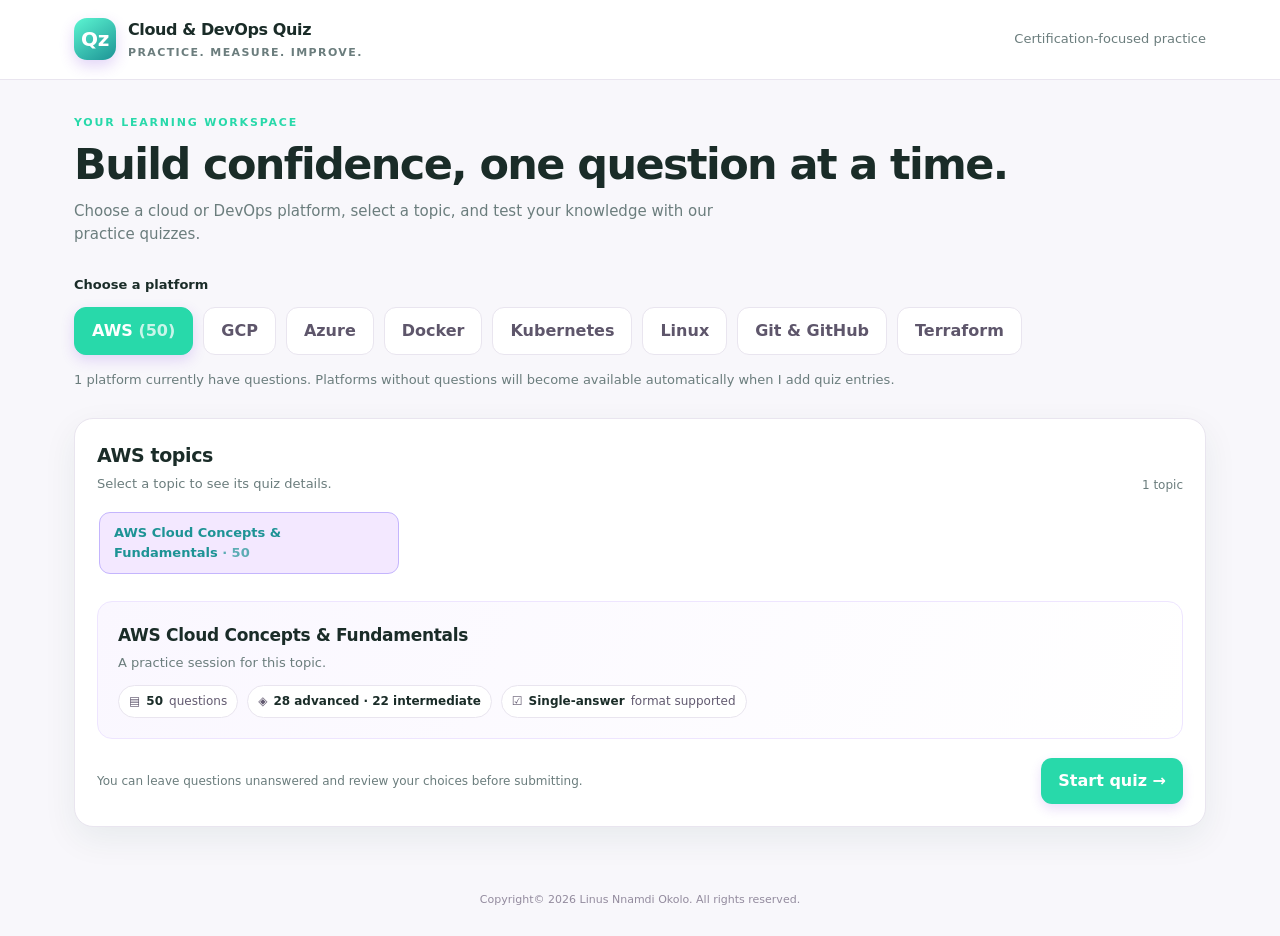
==== cloud_devops_quiz.html @ 5b548058 "AWS Cloud Concept quiz added" ====
<!DOCTYPE html>
<html lang="en">

<head>
  <meta charset="UTF-8">
  <meta name="viewport" content="width=device-width, initial-scale=1.0">
  <meta name="theme-color" content="#6d28d9">
  <title>Cloud & DevOps Quiz</title>
  <link rel="icon" href="images/earndee.png" type="image/png">
  <style>
    :root {
      --purple: #28d9aa;
      --purple-dark: #1d9395;
      --purple-light: #f3e8ff;
      --purple-mid: #5cf6d2;
      --ink: #1a2c28;
      --muted: #6b7d7d;
      --line: #e9e5ef;
      --surface: #ffffff;
      --page: #f8f7fb;
      --green: #451580;
      --green-bg: #dcfce7;
      --red: #b91c1c;
      --red-bg: #fee2e2;
      --shadow: 0 12px 34px rgba(20, 70, 63, 0.07);
    }

    * {
      box-sizing: border-box;
    }

    body {
      margin: 0;
      background: var(--page);
      color: var(--ink);
      font-family: Inter, ui-sans-serif, system-ui, -apple-system, BlinkMacSystemFont, "Segoe UI", sans-serif;
      line-height: 1.55;
    }

    button {
      font: inherit;
      cursor: pointer;
    }

    button:focus-visible {
      outline: 3px solid #c4b5fd;
      outline-offset: 3px;
    }

    .topbar {
      background: #fff;
      border-bottom: 1px solid var(--line);
    }

    .topbar-inner {
      max-width: 1180px;
      margin: auto;
      padding: 18px 24px;
      display: flex;
      align-items: center;
      justify-content: space-between;
      gap: 20px;
    }

    .brand {
      display: flex;
      align-items: center;
      gap: 12px;
      font-weight: 800;
      letter-spacing: -.4px;
    }

    .brand-mark {
      width: 42px;
      height: 42px;
      border-radius: 13px;
      background: linear-gradient(145deg, var(--purple-mid), var(--purple-dark));
      color: white;
      display: grid;
      place-items: center;
      font-size: 20px;
      box-shadow: 0 6px 15px #6d28d933;
    }

    .brand small {
      display: block;
      color: var(--muted);
      font-size: 11px;
      font-weight: 600;
      letter-spacing: 1.4px;
      text-transform: uppercase;
      margin-top: 1px;
    }

    .top-label {
      color: var(--muted);
      font-size: 13px;
    }

    main {
      max-width: 1180px;
      margin: auto;
      padding: 34px 24px 64px;
    }

    .eyebrow {
      color: var(--purple);
      text-transform: uppercase;
      font-weight: 800;
      font-size: 11px;
      letter-spacing: 1.8px;
      margin-bottom: 9px;
    }

    h1 {
      font-size: clamp(30px, 4vw, 43px);
      line-height: 1.12;
      letter-spacing: -1.6px;
      margin: 0 0 12px;
    }

    .intro {
      color: var(--muted);
      max-width: 660px;
      margin: 0;
      font-size: 15px;
    }

    .section-label {
      font-size: 13px;
      font-weight: 800;
      margin: 28px 0 12px;
    }

    .provider-list {
      display: flex;
      flex-wrap: wrap;
      gap: 10px;
    }

    .provider-btn {
      border: 1px solid var(--line);
      color: #5e566b;
      background: white;
      border-radius: 12px;
      padding: 11px 17px;
      font-weight: 750;
      transition: .18s ease;
    }

    .provider-btn:hover {
      border-color: #c4b5fd;
      color: var(--purple);
    }

    .provider-btn.active {
      background: var(--purple);
      color: white;
      border-color: var(--purple);
      box-shadow: 0 5px 14px #6d28d92b;
    }

    .empty-note {
      margin-top: 15px;
      color: var(--muted);
      font-size: 13px;
    }

    .panel {
      background: var(--surface);
      border: 1px solid var(--line);
      border-radius: 19px;
      box-shadow: var(--shadow);
    }

    .topics-panel {
      margin-top: 27px;
      padding: 22px;
    }

    .panel-heading {
      display: flex;
      align-items: end;
      justify-content: space-between;
      gap: 16px;
      margin-bottom: 16px;
    }

    h2 {
      margin: 0;
      font-size: 19px;
      letter-spacing: -.4px;
    }

    .subtext {
      color: var(--muted);
      font-size: 13px;
      margin-top: 4px;
    }

    .topic-count {
      color: var(--muted);
      font-size: 12px;
      white-space: nowrap;
    }

    .topic-row {
      display: flex;
      gap: 9px;
      overflow-x: auto;
      padding: 2px 2px 10px;
      scrollbar-width: thin;
      scrollbar-color: #d8c8f7 transparent;
    }

    .topic-btn {
      flex: 0 0 auto;
      max-width: 300px;
      border: 1px solid var(--line);
      border-radius: 11px;
      background: #fff;
      color: #5f566d;
      padding: 10px 14px;
      font-size: 13px;
      font-weight: 700;
      text-align: left;
    }

    .topic-btn.active {
      color: var(--purple-dark);
      background: var(--purple-light);
      border-color: #c4b5fd;
    }

    .topic-detail {
      margin-top: 17px;
      padding: 20px;
      border-radius: 15px;
      background: linear-gradient(115deg, #faf7ff, #fff);
      border: 1px solid #eee5ff;
    }

    .topic-detail h3 {
      margin: 0;
      font-size: 17px;
      letter-spacing: -.3px;
    }

    .detail-meta {
      display: flex;
      flex-wrap: wrap;
      gap: 9px;
      margin-top: 12px;
    }

    .meta-pill {
      display: inline-flex;
      align-items: center;
      gap: 6px;
      background: white;
      border: 1px solid var(--line);
      border-radius: 999px;
      padding: 6px 10px;
      font-size: 12px;
      color: #625a70;
    }

    .meta-pill strong {
      color: var(--ink);
    }

    .primary,
    .secondary,
    .danger {
      border: 0;
      border-radius: 11px;
      padding: 11px 17px;
      font-weight: 750;
      transition: .18s ease;
    }

    .primary {
      background: var(--purple);
      color: white;
      box-shadow: 0 5px 12px #6d28d926;
    }

    .primary:hover {
      background: var(--purple-dark);
      transform: translateY(-1px);
    }

    .secondary {
      background: white;
      color: #51485f;
      border: 1px solid var(--line);
    }

    .secondary:hover {
      border-color: #bba4f5;
      color: var(--purple);
    }

    .danger {
      background: var(--red-bg);
      color: var(--red);
    }

    .start-row {
      display: flex;
      justify-content: space-between;
      align-items: center;
      gap: 16px;
      margin-top: 19px;
    }

    .start-hint {
      color: var(--muted);
      font-size: 12px;
    }

    .quiz-area {
      display: none;
      margin-top: 27px;
    }

    .quiz-head {
      padding: 20px 22px;
      display: flex;
      align-items: center;
      justify-content: space-between;
      gap: 16px;
    }

    .quiz-head-title {
      font-size: 14px;
      font-weight: 800;
    }

    .quiz-progress-label {
      font-size: 12px;
      color: var(--muted);
      white-space: nowrap;
    }

    .progress-track {
      height: 6px;
      background: #eeeaf4;
      border-radius: 99px;
      overflow: hidden;
      margin: 0 22px 20px;
    }

    .progress-fill {
      height: 100%;
      width: 0;
      background: linear-gradient(90deg, var(--purple), #a78bfa);
      border-radius: inherit;
      transition: width .2s;
    }

    .question-card {
      padding: 27px;
    }

    .question-kicker {
      display: flex;
      align-items: center;
      gap: 8px;
      color: var(--purple);
      font-size: 12px;
      font-weight: 800;
      text-transform: uppercase;
      letter-spacing: .8px;
      margin-bottom: 12px;
    }

    .difficulty {
      display: inline-block;
      padding: 4px 9px;
      border-radius: 999px;
      background: #fff7ed;
      color: #9a3412;
      font-size: 11px;
      font-weight: 800;
      text-transform: capitalize;
      letter-spacing: 0;
    }

    .question-text {
      font-size: clamp(18px, 2.5vw, 22px);
      font-weight: 750;
      line-height: 1.48;
      letter-spacing: -.35px;
      margin: 0 0 22px;
    }

    .options {
      display: grid;
      gap: 11px;
    }

    .option {
      width: 100%;
      display: flex;
      align-items: flex-start;
      gap: 12px;
      padding: 14px 15px;
      border: 1px solid var(--line);
      border-radius: 12px;
      background: white;
      color: #393143;
      text-align: left;
      transition: .15s;
    }

    .option:hover {
      border-color: #c4b5fd;
      background: #fdfbff;
    }

    .option.selected {
      border-color: var(--purple);
      background: #f7f1ff;
      box-shadow: inset 0 0 0 1px var(--purple);
    }

    .option-letter {
      flex: 0 0 27px;
      height: 27px;
      border-radius: 8px;
      background: #f3f0f7;
      color: #655a75;
      display: grid;
      place-items: center;
      font-size: 12px;
      font-weight: 850;
    }

    .option.selected .option-letter {
      background: var(--purple);
      color: white;
    }

    .option-text {
      padding-top: 2px;
      font-size: 14px;
    }

    .quiz-nav {
      display: flex;
      justify-content: space-between;
      align-items: center;
      gap: 12px;
      margin-top: 24px;
    }

    .nav-right {
      display: flex;
      gap: 9px;
    }

    .unanswered-note {
      color: var(--muted);
      font-size: 12px;
    }

    .preview-area,
    .result-area {
      display: none;
      margin-top: 27px;
    }

    .preview-top,
    .result-top {
      padding: 25px;
    }

    .preview-list {
      padding: 0 25px 25px;
      display: grid;
      gap: 11px;
    }

    .preview-item {
      border: 1px solid var(--line);
      border-radius: 12px;
      padding: 15px;
      display: flex;
      align-items: flex-start;
      justify-content: space-between;
      gap: 14px;
    }

    .preview-item p {
      margin: 4px 0 0;
      font-size: 13px;
      color: var(--muted);
    }

    .preview-number {
      color: var(--purple);
      font-size: 12px;
      font-weight: 850;
    }

    .answer-status {
      white-space: nowrap;
      border-radius: 999px;
      padding: 5px 9px;
      font-size: 11px;
      font-weight: 800;
    }

    .answered {
      color: var(--green);
      background: var(--green-bg);
    }

    .not-answered {
      color: #92400e;
      background: #fef3c7;
    }

    .preview-actions {
      padding: 0 25px 25px;
      display: flex;
      justify-content: space-between;
      gap: 12px;
    }

    .result-top {
      text-align: center;
    }

    .score-circle {
      width: 120px;
      height: 120px;
      margin: 18px auto 12px;
      border: 8px solid var(--purple-light);
      border-top-color: var(--purple);
      border-right-color: var(--purple-mid);
      border-radius: 50%;
      display: grid;
      place-items: center;
    }

    .score-circle strong {
      font-size: 29px;
      letter-spacing: -1px;
    }

    .score-circle span {
      display: block;
      font-size: 11px;
      color: var(--muted);
      margin-top: -25px;
    }

    .result-stats {
      display: grid;
      grid-template-columns: repeat(3, 1fr);
      gap: 12px;
      margin-top: 25px;
      text-align: left;
    }

    .stat {
      background: #faf9fc;
      border: 1px solid var(--line);
      border-radius: 13px;
      padding: 15px;
    }

    .stat-label {
      color: var(--muted);
      font-size: 11px;
      font-weight: 700;
    }

    .stat-value {
      font-size: 20px;
      font-weight: 850;
      letter-spacing: -.5px;
      margin-top: 4px;
    }

    .review-head {
      padding: 23px 25px 0;
    }

    .review-list {
      padding: 18px 25px 25px;
      display: grid;
      gap: 13px;
    }

    .review-item {
      border: 1px solid var(--line);
      border-radius: 13px;
      padding: 17px;
    }

    .review-item.correct {
      border-left: 4px solid var(--green);
    }

    .review-item.incorrect {
      border-left: 4px solid var(--red);
    }

    .review-q {
      font-size: 14px;
      font-weight: 800;
      margin-bottom: 12px;
    }

    .review-line {
      font-size: 13px;
      margin: 6px 0;
    }

    .review-line strong {
      color: #43394f;
    }

    .review-explanation {
      color: var(--muted);
      background: #faf9fc;
      padding: 11px 12px;
      border-radius: 9px;
      font-size: 12px;
      margin-top: 11px;
    }

    .result-actions {
      display: flex;
      justify-content: center;
      gap: 10px;
      margin: 20px 0 0;
      flex-wrap: wrap;
    }

    .hidden {
      display: none !important;
    }

    footer {
      max-width: 1180px;
      margin: 0 auto;
      padding: 0 24px 28px;
      color: #938b9e;
      font-size: 11px;
      text-align: center;
    }

    @media (max-width: 640px) {
      .topbar-inner {
        padding: 14px 17px;
      }

      main {
        padding: 26px 15px 45px;
      }

      .top-label {
        display: none;
      }

      .topics-panel {
        padding: 16px;
      }

      .panel-heading {
        align-items: flex-start;
        flex-direction: column;
        gap: 4px;
      }

      .question-card {
        padding: 20px 16px;
      }

      .quiz-head {
        padding: 17px 16px;
      }

      .progress-track {
        margin-left: 16px;
        margin-right: 16px;
      }

      .result-stats {
        grid-template-columns: 1fr;
      }

      .preview-top,
      .result-top {
        padding: 20px 16px;
      }

      .preview-list,
      .review-list {
        padding-left: 16px;
        padding-right: 16px;
      }

      .preview-actions {
        padding-left: 16px;
        padding-right: 16px;
      }

      .start-row {
        align-items: flex-start;
        flex-direction: column;
      }

      .start-row .primary {
        width: 100%;
      }

      .quiz-nav {
        align-items: stretch;
        flex-direction: column;
      }

      .nav-right {
        justify-content: flex-end;
      }
    }
  </style>
</head>

<body>
  <header class="topbar">
    <div class="topbar-inner">
      <div class="brand">
        <div class="brand-mark" aria-hidden="true">Qz</div>
        <div>Cloud & DevOps Quiz<small>Practice. Measure. Improve.</small></div>
      </div>
      <div class="top-label">Certification-focused practice</div>
    </div>
  </header>

  <main>
    <section id="libraryView">
      <div class="eyebrow">Your learning workspace</div>
      <h1>Build confidence, one question at a time.</h1>
      <p class="intro">
        Choose a cloud or DevOps platform, select a topic, and test your knowledge with our practice quizzes.
      </p>

      <div class="section-label">Choose a platform</div>
      <div class="provider-list" id="providerList" aria-label="Quiz platforms"></div>
      <div id="platformNote" class="empty-note"></div>

      <section class="panel topics-panel" id="topicsPanel">
        <div class="panel-heading">
          <div>
            <h2 id="topicsHeading">AWS topics</h2>
            <div class="subtext">Select a topic to see its quiz details.</div>
          </div>
          <div class="topic-count" id="topicCount"></div>
        </div>
        <div class="topic-row" id="topicRow" aria-label="Scrollable quiz topics"></div>
        <div class="topic-detail" id="topicDetail"></div>
        <div class="start-row">
          <div class="start-hint">You can leave questions unanswered and review your choices before submitting.</div>
          <button class="primary" id="startButton">Start quiz&nbsp; →</button>
        </div>
      </section>
    </section>

    <section class="quiz-area" id="quizArea">
      <div class="panel">
        <div class="quiz-head">
          <div>
            <div class="quiz-head-title" id="quizTopicTitle"></div>
            <div class="subtext" id="quizPlatformTitle"></div>
          </div>
          <div class="quiz-progress-label" id="progressLabel"></div>
        </div>
        <div class="progress-track">
          <div class="progress-fill" id="progressFill"></div>
        </div>
        <div class="question-card">
          <div class="question-kicker"><span id="questionNumberLabel"></span><span class="difficulty"
              id="questionDifficulty"></span></div>
          <h2 class="question-text" id="questionText"></h2>
          <div class="options" id="optionsList"></div>
          <div class="quiz-nav">
            <div class="unanswered-note" id="answerHint">Choose an answer or move on to return later.</div>
            <div class="nav-right">
              <button class="secondary" id="previousButton">← Previous</button>
              <button class="primary" id="nextButton">Next →</button>
            </div>
          </div>
        </div>
      </div>
    </section>

    <section class="preview-area" id="previewArea">
      <div class="panel">
        <div class="preview-top">
          <div class="eyebrow">Before you submit</div>
          <h2>Review your answers</h2>
          <p class="subtext" id="previewSummary"></p>
        </div>
        <div class="preview-list" id="previewList"></div>
        <div class="preview-actions">
          <button class="secondary" id="backToQuizButton">← Back to quiz</button>
          <button class="primary" id="submitButton">Submit quiz&nbsp; ✓</button>
        </div>
      </div>
    </section>

    <section class="result-area" id="resultArea">
      <div class="panel">
        <div class="result-top">
          <div class="eyebrow">Quiz completed</div>
          <h2 id="resultHeading">Your results</h2>
          <div class="score-circle"><strong id="scorePercent">0%</strong></div>
          <div id="scoreCaption" class="subtext"></div>
          <div class="result-stats">
            <div class="stat">
              <div class="stat-label">CORRECT ANSWERS</div>
              <div class="stat-value" id="correctStat"></div>
            </div>
            <div class="stat">
              <div class="stat-label">TIME TAKEN</div>
              <div class="stat-value" id="timeStat"></div>
            </div>
            <div class="stat">
              <div class="stat-label">AVERAGE / QUESTION</div>
              <div class="stat-value" id="averageStat"></div>
            </div>
          </div>
          <div class="result-actions">
            <button class="primary" id="retryButton">Try this topic again</button>
            <button class="secondary" id="homeButton">Back to topics</button>
          </div>
        </div>
        <div class="review-head">
          <h2>Answer review</h2>
          <div class="subtext">Compare your answers with the correct answers and read the explanations.</div>
        </div>
        <div class="review-list" id="reviewList"></div>
      </div>
    </section>
  </main>
  <footer>Copyright© 2026 Linus Nnamdi Okolo. All rights reserved.</footer>

  <script>
    const QUIZ = {
      AWS: [
        {
          "id": "aws_a_0001",
          "topic": "AWS Cloud Concepts & Fundamentals",
          "difficulty": "advanced",
          "type": "single",
          "question":
            "A retailer experiences unpredictable traffic increases during promotional campaigns. The company wants infrastructure capacity to increase during traffic spikes and decrease after demand returns to normal. Which cloud characteristic BEST addresses this requirement?",
          "options": [
            "Resource pooling",
            "Measured service",
            "Elasticity",
            "Network accessibility",
          ],
          "correctAnswer": 2,
          "explanation":
            "Elasticity allows provisioned resources to dynamically increase or decrease as workload demand changes. This helps avoid maintaining peak capacity when it is not required.",
        },
        {
          "id": "aws_a_0002",
          "topic": "AWS Cloud Concepts & Fundamentals",
          "difficulty": "intermediate",
          "type": "single",
          "question":
            "A company wants developers to create compute resources whenever required without submitting hardware procurement requests to the IT department. Which cloud characteristic enables this approach?",
          "options": [
            "On-demand self-service",
            "Resource pooling",
            "Measured consumption",
            "Broad network access",
          ],
          "correctAnswer": 0,
          "explanation":
            "On-demand self-service allows customers to provision computing capabilities when needed without requiring manual intervention from the cloud provider.",
        },
        {
          "id": "aws_a_0003",
          "topic": "AWS Cloud Concepts & Fundamentals",
          "difficulty": "intermediate",
          "type": "single",
          "question":
            "Several organizations consume computing capacity from a large collection of infrastructure operated by AWS while each organization's workloads remain logically separated. Which cloud characteristic does this illustrate?",
          "options": [
            "Measured service",
            "Fault tolerance",
            "Broad network access",
            "Resource pooling",
          ],
          "correctAnswer": 3,
          "explanation":
            "Resource pooling allows a cloud provider to serve multiple customers using shared pools of computing resources while maintaining logical isolation between customers.",
        },
        {
          "id": "aws_a_0004",
          "topic": "AWS Cloud Concepts & Fundamentals",
          "difficulty": "intermediate",
          "type": "single",
          "question":
            "An organization wants employees to provision cloud resources through standard network connections from different supported devices and locations. Which cloud characteristic is MOST relevant?",
          "options": [
            "Measured consumption",
            "Broad network access",
            "Resource pooling",
            "Rapid elasticity",
          ],
          "correctAnswer": 1,
          "explanation":
            "Broad network access means cloud capabilities are available over networks and can be accessed using standard mechanisms from supported client platforms.",
        },
        {
          "id": "aws_a_0005",
          "topic": "AWS Cloud Concepts & Fundamentals",
          "difficulty": "intermediate",
          "type": "single",
          "question":
            "A finance team needs usage information so that different departments can be charged according to the cloud resources they consume. Which cloud characteristic MOST directly supports this requirement?",
          "options": [
            "Resource pooling",
            "Broad network access",
            "Measured service",
            "On-demand provisioning",
          ],
          "correctAnswer": 2,
          "explanation":
            "Measured service enables resource consumption to be monitored, measured, and reported. This supports usage-based billing and internal cost allocation.",
        },
        {
          "id": "aws_a_0006",
          "topic": "AWS Cloud Concepts & Fundamentals",
          "difficulty": "intermediate",
          "type": "single",
          "question":
            "A company purchases servers, storage arrays, and networking equipment before launching a new application. How should these infrastructure purchases generally be classified?",
          "options": [
            "Capital expenditure",
            "Operational expenditure",
            "Variable consumption",
            "Usage-based expenditure",
          ],
          "correctAnswer": 0,
          "explanation":
            "Purchasing long-lived infrastructure assets upfront is generally considered capital expenditure because the organization acquires assets expected to provide value over time.",
        },
        {
          "id": "aws_a_0007",
          "topic": "AWS Cloud Concepts & Fundamentals",
          "difficulty": "intermediate",
          "type": "single",
          "question":
            "A startup replaces most of its purchased server infrastructure with AWS resources and receives recurring charges based largely on consumption. Which financial change has the company made?",
          "options": [
            "OpEx to fixed assets",
            "CapEx to operational spending",
            "Variable costs to capital assets",
            "Usage charges to depreciation",
          ],
          "correctAnswer": 1,
          "explanation":
            "Using cloud resources can shift infrastructure spending away from large upfront capital purchases toward ongoing operational expenses based on consumption.",
        },
        {
          "id": "aws_a_0008",
          "topic": "AWS Cloud Concepts & Fundamentals",
          "difficulty": "advanced",
          "type": "single",
          "question":
            "An application currently runs on one large EC2 instance. The architecture team replaces it with several smaller instances that can process requests concurrently. Which approach has been adopted?",
          "options": [
            "Vertical scaling",
            "Capacity reservation",
            "Resource pooling",
            "Horizontal scaling",
          ],
          "correctAnswer": 3,
          "explanation":
            "Horizontal scaling changes capacity by adding or removing separate resources or instances rather than increasing the capacity of a single resource.",
        },
        {
          "id": "aws_a_0009",
          "topic": "AWS Cloud Concepts & Fundamentals",
          "difficulty": "intermediate",
          "type": "single",
          "question":
            "An administrator replaces an EC2 instance with another instance type that provides more CPU and memory. Which scaling technique is being used?",
          "options": [
            "Vertical scaling",
            "Horizontal scaling",
            "Elastic scaling",
            "Geographic scaling",
          ],
          "correctAnswer": 0,
          "explanation":
            "Vertical scaling increases or decreases the capacity of an individual resource, such as changing an EC2 instance to a larger instance type.",
        },
        {
          "id": "aws_a_0010",
          "topic": "AWS Cloud Concepts & Fundamentals",
          "difficulty": "advanced",
          "type": "single",
          "question":
            "A workload automatically adds compute instances when utilization rises and removes unnecessary instances after utilization falls. Which concept is MOST completely demonstrated?",
          "options": [
            "High availability",
            "Resource pooling",
            "Elasticity",
            "Disaster recovery",
          ],
          "correctAnswer": 2,
          "explanation":
            "Elasticity dynamically matches provisioned resources to changing workload demand. Automated scaling in both directions is a common implementation of this concept.",
        },
        {
          "id": "aws_a_0011",
          "topic": "AWS Cloud Concepts & Fundamentals",
          "difficulty": "advanced",
          "type": "single",
          "question":
            "A business application is deployed across multiple independent infrastructure locations so that service can be restored quickly when one location experiences a failure. Which design objective is primarily being addressed?",
          "options": [
            "Cost optimization",
            "High availability",
            "Resource pooling",
            "Measured service",
          ],
          "correctAnswer": 1,
          "explanation":
            "High availability focuses on maximizing service uptime by reducing single points of failure and enabling service to recover quickly from component failures.",
        },
        {
          "id": "aws_a_0012",
          "topic": "AWS Cloud Concepts & Fundamentals",
          "difficulty": "advanced",
          "type": "single",
          "question":
            "A transaction-processing platform continues processing requests without service interruption even after one of its active components fails. Which characteristic BEST describes this architecture?",
          "options": [
            "High scalability",
            "Disaster recovery",
            "Rapid elasticity",
            "Fault tolerance",
          ],
          "correctAnswer": 3,
          "explanation":
            "Fault tolerance is the ability of a system to continue operating despite the failure of one or more components.",
        },
        {
          "id": "aws_a_0013",
          "topic": "AWS Cloud Concepts & Fundamentals",
          "difficulty": "advanced",
          "type": "single",
          "question":
            "A company's primary environment becomes unavailable after a major disruptive event. The company activates procedures to restore applications, recover data, and resume business operations. Which discipline does this represent?",
          "options": [
            "Disaster recovery",
            "Fault isolation",
            "Elastic computing",
            "Capacity planning",
          ],
          "correctAnswer": 0,
          "explanation":
            "Disaster recovery focuses on restoring systems, data, and business operations after significant disruptive events.",
        },
        {
          "id": "aws_a_0014",
          "topic": "AWS Cloud Concepts & Fundamentals",
          "difficulty": "intermediate",
          "type": "single",
          "question":
            "A development team creates temporary environments in minutes, tests several designs, and removes unsuccessful environments without purchasing hardware. Which cloud benefit is MOST directly demonstrated?",
          "options": [
            "Durability",
            "Agility",
            "Data sovereignty",
            "Fault isolation",
          ],
          "correctAnswer": 1,
          "explanation":
            "Cloud agility enables organizations to provision, modify, experiment with, and remove resources quickly as requirements change.",
        },
        {
          "id": "aws_a_0015",
          "topic": "AWS Cloud Concepts & Fundamentals",
          "difficulty": "intermediate",
          "type": "single",
          "question":
            "A company consumes virtual machines, networking, and storage from a provider but remains responsible for configuring operating systems and installed applications. Which service model BEST describes this arrangement?",
          "options": [
            "Software as a Service",
            "Platform as a Service",
            "Infrastructure as a Service",
            "Business Process as a Service",
          ],
          "correctAnswer": 2,
          "explanation":
            "IaaS provides fundamental computing infrastructure while customers retain responsibility for operating systems, applications, and many configuration tasks.",
        },
        {
          "id": "aws_a_0016",
          "topic": "AWS Cloud Concepts & Fundamentals",
          "difficulty": "intermediate",
          "type": "single",
          "question":
            "Developers want to deploy application code while avoiding routine management of the servers and much of the underlying runtime infrastructure. Which service model BEST matches this requirement?",
          "options": [
            "Infrastructure as a Service",
            "Private cloud hosting",
            "Software as a Service",
            "Platform as a Service",
          ],
          "correctAnswer": 3,
          "explanation":
            "PaaS provides a managed application platform so developers can focus primarily on application development while the provider manages much of the underlying infrastructure.",
        },
        {
          "id": "aws_a_0017",
          "topic": "AWS Cloud Concepts & Fundamentals",
          "difficulty": "intermediate",
          "type": "single",
          "question":
            "Employees use a complete business application through a web browser while another provider manages the application platform and underlying infrastructure. Which service model applies?",
          "options": [
            "Software as a Service",
            "Infrastructure as a Service",
            "Platform as a Service",
            "Dedicated private cloud",
          ],
          "correctAnswer": 0,
          "explanation":
            "SaaS provides complete applications to end users while the service provider manages the application and its supporting infrastructure.",
        },
        {
          "id": "aws_a_0018",
          "topic": "AWS Cloud Concepts & Fundamentals",
          "difficulty": "intermediate",
          "type": "single",
          "question":
            "An enterprise maintains sensitive workloads in its own data center while using AWS for customer-facing applications and additional compute capacity. Which deployment model does this represent?",
          "options": [
            "Public cloud",
            "Hybrid cloud",
            "Private cloud",
            "Community cloud",
          ],
          "correctAnswer": 1,
          "explanation":
            "A hybrid cloud combines private or on-premises infrastructure with public cloud resources.",
        },
        {
          "id": "aws_a_0019",
          "topic": "AWS Cloud Concepts & Fundamentals",
          "difficulty": "intermediate",
          "type": "single",
          "question":
            "An organization operates cloud infrastructure dedicated exclusively to its own workloads and does not share that environment with unrelated organizations. Which deployment model BEST describes this environment?",
          "options": [
            "Hybrid cloud",
            "Public cloud",
            "Private cloud",
            "Distributed cloud",
          ],
          "correctAnswer": 2,
          "explanation":
            "A private cloud is dedicated to a single organization and can provide greater control over infrastructure, security, and configuration.",
        },
        {
          "id": "aws_a_0020",
          "topic": "AWS Cloud Concepts & Fundamentals",
          "difficulty": "intermediate",
          "type": "single",
          "question":
            "Multiple unrelated organizations consume logically isolated services from infrastructure owned and operated by AWS. Which deployment model is being used?",
          "options": [
            "Private cloud",
            "Hybrid cloud",
            "Dedicated cloud",
            "Public cloud",
          ],
          "correctAnswer": 3,
          "explanation":
            "AWS primarily provides public cloud infrastructure in which shared provider infrastructure serves many customers while customer resources remain logically isolated.",
        },
        {
          "id": "aws_a_0021",
          "topic": "AWS Cloud Concepts & Fundamentals",
          "difficulty": "advanced",
          "type": "single",
          "question":
            "A company must select an AWS geographic area for a workload based on regulatory requirements, service availability, latency, and cost. Which AWS infrastructure component should the company evaluate?",
          "options": [
            "AWS Region",
            "Edge location",
            "Availability Zone",
            "Individual data center",
          ],
          "correctAnswer": 0,
          "explanation":
            "AWS Regions are geographic areas used for deploying workloads. Region selection commonly considers compliance requirements, proximity, service availability, and pricing.",
        },
        {
          "id": "aws_a_0022",
          "topic": "AWS Cloud Concepts & Fundamentals",
          "difficulty": "advanced",
          "type": "single",
          "question":
            "Architects want to reduce the effect that failure of one infrastructure location could have on a production application while keeping the workload within the same AWS Region. Which approach BEST meets the requirement?",
          "options": [
            "Deploy through multiple edge locations",
            "Deploy across multiple Availability Zones",
            "Deploy into multiple customer accounts",
            "Deploy through multiple pricing models",
          ],
          "correctAnswer": 1,
          "explanation":
            "Availability Zones provide separate fault-isolation boundaries within an AWS Region. Multi-AZ architectures can improve availability without requiring deployment to another Region.",
        },
        {
          "id": "aws_a_0023",
          "topic": "AWS Cloud Concepts & Fundamentals",
          "difficulty": "advanced",
          "type": "single",
          "question":
            "A global media company wants frequently requested static content delivered from infrastructure geographically closer to viewers. Which AWS infrastructure component is MOST relevant?",
          "options": [
            "Customer gateway",
            "Regional subnet",
            "Edge location",
            "Availability Zone",
          ],
          "correctAnswer": 2,
          "explanation":
            "AWS edge locations are points of presence used by services such as Amazon CloudFront to deliver content closer to end users and reduce latency.",
        },
        {
          "id": "aws_a_0024",
          "topic": "AWS Cloud Concepts & Fundamentals",
          "difficulty": "intermediate",
          "type": "single",
          "question":
            "A network administrator is designing an Amazon VPC and must determine the scope at which the VPC itself is created. Which statement is correct?",
          "options": [
            "A VPC belongs to one data center",
            "A VPC belongs to one edge location",
            "A VPC belongs to one Availability Zone",
            "A VPC belongs to one AWS Region",
          ],
          "correctAnswer": 3,
          "explanation":
            "An Amazon VPC is a Regional resource. It can contain subnets that are individually associated with Availability Zones within that Region.",
        },
        {
          "id": "aws_a_0025",
          "topic": "AWS Cloud Concepts & Fundamentals",
          "difficulty": "advanced",
          "type": "single",
          "question":
            "A network team creates several subnets for an application architecture. At which infrastructure scope is each individual subnet associated?",
          "options": [
            "An Availability Zone",
            "An AWS partition",
            "An edge location",
            "An entire AWS Region",
          ],
          "correctAnswer": 0,
          "explanation":
            "A subnet resides within a single Availability Zone. A VPC can span Availability Zones by containing separate subnets in those AZs.",
        },
        {
          "id": "aws_a_0026",
          "topic": "AWS Cloud Concepts & Fundamentals",
          "difficulty": "advanced",
          "type": "single",
          "question":
            "A company launches an Amazon EC2 instance and installs a custom operating system configuration and business application. Under the AWS Shared Responsibility Model, who is responsible for maintaining the guest operating system?",
          "options": [
            "AWS Support",
            "The customer",
            "The hardware vendor",
            "The AWS Region operator",
          ],
          "correctAnswer": 1,
          "explanation":
            "For Amazon EC2, the customer is responsible for the guest operating system, including its configuration and applicable operating-system patching.",
        },
        {
          "id": "aws_a_0027",
          "topic": "AWS Cloud Concepts & Fundamentals",
          "difficulty": "advanced",
          "type": "single",
          "question":
            "An auditor reviews responsibilities for an application running on Amazon EC2. Which responsibility belongs to AWS rather than the customer?",
          "options": [
            "Configuring application permissions",
            "Protecting customer account credentials",
            "Maintaining physical host hardware",
            "Patching the EC2 guest operating system",
          ],
          "correctAnswer": 2,
          "explanation":
            "AWS is responsible for security of the cloud, including physical facilities, physical servers, networking infrastructure, and the virtualization layer.",
        },
        {
          "id": "aws_a_0028",
          "topic": "AWS Cloud Concepts & Fundamentals",
          "difficulty": "advanced",
          "type": "single",
          "question":
            "A security team is reviewing activities that remain under customer control when using AWS. Which task is generally a customer responsibility?",
          "options": [
            "Maintaining AWS data centers",
            "Replacing failed physical disks",
            "Securing the virtualization layer",
            "Managing identities and permissions",
          ],
          "correctAnswer": 3,
          "explanation":
            "Customers are responsible for security in the cloud, which includes managing identities, access permissions, data, and service configurations.",
        },
        {
          "id": "aws_a_0029",
          "topic": "AWS Cloud Concepts & Fundamentals",
          "difficulty": "advanced",
          "type": "single",
          "question":
            "A company moves an application from Amazon EC2 to a more fully managed AWS service. How does this generally affect the Shared Responsibility Model?",
          "options": [
            "AWS manages more of the underlying stack",
            "The customer manages the physical infrastructure",
            "AWS assumes responsibility for customer data",
            "The customer assumes responsibility for networking",
          ],
          "correctAnswer": 0,
          "explanation":
            "As services become more managed, AWS generally takes responsibility for more of the underlying infrastructure and platform while customers retain responsibilities such as data and access management.",
        },
        {
          "id": "aws_a_0030",
          "topic": "AWS Cloud Concepts & Fundamentals",
          "difficulty": "intermediate",
          "type": "single",
          "question":
            "A new cloud administrator wants to inspect AWS resources and perform configuration tasks using a graphical browser interface. Which access method is MOST appropriate?",
          "options": [
            "AWS SDK",
            "AWS Management Console",
            "AWS CLI",
            "AWS service endpoint",
          ],
          "correctAnswer": 1,
          "explanation":
            "The AWS Management Console provides a browser-based graphical interface for viewing, creating, and managing AWS resources.",
        },
        {
          "id": "aws_a_0031",
          "topic": "AWS Cloud Concepts & Fundamentals",
          "difficulty": "intermediate",
          "type": "single",
          "question":
            "An operations engineer wants to execute AWS management commands from a terminal and incorporate those commands into shell scripts. Which tool is MOST appropriate?",
          "options": [
            "AWS Management Console",
            "AWS Pricing Calculator",
            "AWS CLI",
            "AWS Cost Explorer",
          ],
          "correctAnswer": 2,
          "explanation":
            "The AWS Command Line Interface allows administrators to interact with AWS services from a command-line environment and is suitable for scripting.",
        },
        {
          "id": "aws_a_0032",
          "topic": "AWS Cloud Concepts & Fundamentals",
          "difficulty": "intermediate",
          "type": "single",
          "question":
            "A development team is building an application that must create and retrieve objects from AWS services directly from application code. Which approach is MOST appropriate?",
          "options": [
            "AWS Management Console",
            "AWS Cost Explorer",
            "AWS Pricing Calculator",
            "AWS SDK",
          ],
          "correctAnswer": 3,
          "explanation":
            "AWS SDKs provide language-specific libraries that allow application code to interact programmatically with AWS service APIs.",
        },
        {
          "id": "aws_a_0033",
          "topic": "AWS Cloud Concepts & Fundamentals",
          "difficulty": "advanced",
          "type": "single",
          "question":
            "A team is evaluating a new application with irregular usage and cannot predict how long the workload will operate. Which purchasing approach generally provides the greatest flexibility without a long-term usage commitment?",
          "options": [
            "On-Demand pricing",
            "Savings Plans",
            "Reserved commitments",
            "Dedicated capacity",
          ],
          "correctAnswer": 0,
          "explanation":
            "On-Demand pricing is suitable for short-term, irregular, or unpredictable workloads because it does not require a long-term usage commitment.",
        },
        {
          "id": "aws_a_0034",
          "topic": "AWS Cloud Concepts & Fundamentals",
          "difficulty": "advanced",
          "type": "single",
          "question":
            "A company has stable compute usage that is expected to continue for several years. It wants discounted compute pricing while accepting a defined usage commitment. Which option should it evaluate?",
          "options": [
            "AWS Free Tier",
            "Savings Plans",
            "Spot pricing",
            "On-Demand pricing",
          ],
          "correctAnswer": 1,
          "explanation":
            "Savings Plans provide discounted compute pricing in exchange for committing to a consistent amount of eligible compute usage for a one-year or three-year term.",
        },
        {
          "id": "aws_a_0035",
          "topic": "AWS Cloud Concepts & Fundamentals",
          "difficulty": "advanced",
          "type": "single",
          "question":
            "A batch-processing workload can pause, retry, or replace compute capacity when infrastructure becomes unavailable. The company prioritizes reducing compute cost over uninterrupted instance availability. Which purchasing model should it consider?",
          "options": [
            "Reserved capacity",
            "On-Demand pricing",
            "Spot pricing",
            "Dedicated hosting",
          ],
          "correctAnswer": 2,
          "explanation":
            "Spot capacity can provide substantial discounts by using spare AWS compute capacity, but workloads must tolerate interruptions.",
        },
        {
          "id": "aws_a_0036",
          "topic": "AWS Cloud Concepts & Fundamentals",
          "difficulty": "intermediate",
          "type": "single",
          "question":
            "An architect wants to estimate the monthly cost of a proposed AWS architecture before any resources are deployed. Which AWS capability is MOST appropriate?",
          "options": [
            "AWS Cost Explorer",
            "AWS Budgets",
            "AWS Support Center",
            "AWS Pricing Calculator",
          ],
          "correctAnswer": 3,
          "explanation":
            "AWS Pricing Calculator is designed to estimate expected costs for planned AWS architectures based on selected services and expected usage.",
        },
        {
          "id": "aws_a_0037",
          "topic": "AWS Cloud Concepts & Fundamentals",
          "difficulty": "intermediate",
          "type": "single",
          "question":
            "A finance manager wants an alert when monthly AWS spending approaches a predetermined amount. Which AWS cost-management capability BEST meets this requirement?",
          "options": [
            "AWS Budgets",
            "AWS Pricing Calculator",
            "AWS Cost Explorer",
            "AWS Free Tier",
          ],
          "correctAnswer": 0,
          "explanation":
            "AWS Budgets allows organizations to define cost or usage thresholds and configure notifications when actual or forecasted values approach or exceed those thresholds.",
        },
        {
          "id": "aws_a_0038",
          "topic": "AWS Cloud Concepts & Fundamentals",
          "difficulty": "intermediate",
          "type": "single",
          "question":
            "A finance team wants to investigate how AWS spending changed during the previous six months and determine which services contributed most to the increase. Which capability should the team use?",
          "options": [
            "AWS Pricing Calculator",
            "AWS Cost Explorer",
            "AWS Support Center",
            "AWS Management Console",
          ],
          "correctAnswer": 1,
          "explanation":
            "AWS Cost Explorer provides visualizations and filtering capabilities for analyzing historical and forecasted AWS cost and usage data.",
        },
        {
          "id": "aws_a_0039",
          "topic": "AWS Cloud Concepts & Fundamentals",
          "difficulty": "advanced",
          "type": "single",
          "question":
            "An architecture transfers large volumes of application data between geographically separate AWS locations. Which factor should architects evaluate because it can materially affect the AWS bill?",
          "options": [
            "Number of IAM users",
            "Number of console sessions",
            "Data-transfer charges",
            "Number of account aliases",
          ],
          "correctAnswer": 2,
          "explanation":
            "Data transfer can incur charges depending on where data moves, such as between Regions, between some Availability Zone resources, or between AWS and the internet.",
        },
        {
          "id": "aws_a_0040",
          "topic": "AWS Cloud Concepts & Fundamentals",
          "difficulty": "intermediate",
          "type": "single",
          "question":
            "A student is experimenting with AWS and wants to minimize charges while using eligible services within specified usage allowances. Which AWS offering should the student investigate?",
          "options": [
            "AWS Cost Explorer",
            "AWS Support plans",
            "Savings Plans",
            "AWS Free Tier",
          ],
          "correctAnswer": 3,
          "explanation":
            "AWS Free Tier provides free usage opportunities for eligible services subject to the applicable limits, eligibility rules, and offer types.",
        },
        {
          "id": "aws_a_0041",
          "topic": "AWS Cloud Concepts & Fundamentals",
          "difficulty": "advanced",
          "type": "single",
          "question":
            "A production system needs both additional capacity during traffic increases and reduced capacity when traffic subsides. Which architectural approach BEST aligns resource consumption with workload demand?",
          "options": [
            "Automated elastic scaling",
            "Permanent peak provisioning",
            "Manual vertical resizing",
            "Fixed capacity allocation",
          ],
          "correctAnswer": 0,
          "explanation":
            "Automated elastic scaling can increase and decrease capacity as demand changes, helping align provisioned resources and costs with actual workload requirements.",
        },
        {
          "id": "aws_a_0042",
          "topic": "AWS Cloud Concepts & Fundamentals",
          "difficulty": "advanced",
          "type": "single",
          "question":
            "A company wants its application to remain available during the loss of infrastructure in one Availability Zone. Which design decision BEST supports this objective?",
          "options": [
            "Use one larger instance in one AZ",
            "Distribute resources across multiple AZs",
            "Increase storage within one subnet",
            "Move all resources to one data center",
          ],
          "correctAnswer": 1,
          "explanation":
            "Deploying redundant application resources across multiple Availability Zones reduces dependency on a single AZ and is a fundamental AWS high-availability design pattern.",
        },
        {
          "id": "aws_a_0043",
          "topic": "AWS Cloud Concepts & Fundamentals",
          "difficulty": "advanced",
          "type": "single",
          "question":
            "An application is designed to recover service quickly after a component failure, but users might experience a brief interruption during recovery. Which description BEST fits the design?",
          "options": [
            "Completely fault tolerant",
            "Permanently elastic",
            "Highly available",
            "Globally distributed",
          ],
          "correctAnswer": 2,
          "explanation":
            "High availability aims to minimize downtime and restore service quickly. Unlike strict fault tolerance, it does not necessarily guarantee uninterrupted operation during every failure.",
        },
        {
          "id": "aws_a_0044",
          "topic": "AWS Cloud Concepts & Fundamentals",
          "difficulty": "advanced",
          "type": "single",
          "question":
            "Two architectures are compared. Architecture A may briefly interrupt service while failed components are replaced. Architecture B continues processing requests despite a component failure. Which property distinguishes Architecture B?",
          "options": [
            "Resource pooling",
            "Measured consumption",
            "Operational agility",
            "Fault tolerance",
          ],
          "correctAnswer": 3,
          "explanation":
            "Fault-tolerant systems are designed to continue operating despite component failures, whereas highly available systems can permit brief interruptions while service is restored.",
        },
        {
          "id": "aws_a_0045",
          "topic": "AWS Cloud Concepts & Fundamentals",
          "difficulty": "advanced",
          "type": "single",
          "question":
            "A company historically purchased enough hardware to handle its maximum expected annual traffic even though average utilization was much lower. Which cloud capability can MOST directly reduce this overprovisioning?",
          "options": [
            "Elastic resource allocation",
            "Physical infrastructure ownership",
            "Long-term hardware procurement",
            "Dedicated peak provisioning",
          ],
          "correctAnswer": 0,
          "explanation":
            "Elastic resource allocation allows capacity to change with demand, reducing the need to maintain enough infrastructure for peak workloads at all times.",
        },
        {
          "id": "aws_a_0046",
          "topic": "AWS Cloud Concepts & Fundamentals",
          "difficulty": "advanced",
          "type": "single",
          "question":
            "A company is evaluating whether to build a new data center or migrate workloads to AWS. Management wants to avoid forecasting hardware requirements several years in advance. Which cloud advantage BEST addresses this concern?",
          "options": [
            "Physical asset ownership",
            "On-demand resource provisioning",
            "Fixed infrastructure capacity",
            "Long procurement cycles",
          ],
          "correctAnswer": 1,
          "explanation":
            "On-demand provisioning reduces the need to predict long-term infrastructure capacity because resources can be acquired as requirements emerge.",
        },
        {
          "id": "aws_a_0047",
          "topic": "AWS Cloud Concepts & Fundamentals",
          "difficulty": "advanced",
          "type": "single",
          "question":
            "A company operates resources in several AWS Regions. Which statement BEST describes the relationship between AWS Regions and Availability Zones?",
          "options": [
            "Each AZ contains several independent Regions",
            "Each Region represents one physical building",
            "Each Region contains multiple Availability Zones",
            "Each AZ operates as an AWS edge location",
          ],
          "correctAnswer": 2,
          "explanation":
            "An AWS Region is a geographic area containing multiple Availability Zones. Availability Zones provide separate infrastructure fault-isolation boundaries within the Region.",
        },
        {
          "id": "aws_a_0048",
          "topic": "AWS Cloud Concepts & Fundamentals",
          "difficulty": "advanced",
          "type": "single",
          "question":
            "A security review identifies four operational activities for an EC2 workload. Which activity falls under AWS responsibility according to the Shared Responsibility Model?",
          "options": [
            "Classifying application data",
            "Configuring IAM permissions",
            "Updating application packages",
            "Protecting physical facilities",
          ],
          "correctAnswer": 3,
          "explanation":
            "AWS is responsible for protecting the physical infrastructure that runs AWS services, including facilities, hardware, networking, and foundational infrastructure.",
        },
        {
          "id": "aws_a_0049",
          "topic": "AWS Cloud Concepts & Fundamentals",
          "difficulty": "advanced",
          "type": "single",
          "question":
            "A workload runs continuously at a predictable baseline but occasionally experiences temporary spikes. Which cost strategy is MOST reasonable at a conceptual level?",
          "options": [
            "Commit predictable usage and keep variable capacity flexible",
            "Purchase all possible peak capacity through long commitments",
            "Use only interruptible capacity for every application component",
            "Maintain permanent maximum capacity regardless of utilization",
          ],
          "correctAnswer": 0,
          "explanation":
            "Predictable baseline consumption can potentially benefit from commitment-based discounts, while variable capacity can retain flexible purchasing options. This avoids committing unnecessarily to temporary peaks.",
        },
        {
          "id": "aws_a_0050",
          "topic": "AWS Cloud Concepts & Fundamentals",
          "difficulty": "advanced",
          "type": "single",
          "question":
            "A company needs an architecture that minimizes upfront infrastructure investment, supports rapid experimentation, adjusts capacity with changing demand, and charges based largely on consumption. Which approach BEST satisfies the overall requirement?",
          "options": [
            "Purchase dedicated hardware for projected maximum demand",
            "Use cloud resources with elastic consumption-based capacity",
            "Build a private data center with fixed infrastructure capacity",
            "Lease static infrastructure sized for long-term peak demand",
          ],
          "correctAnswer": 1,
          "explanation":
            "Cloud computing combines on-demand provisioning, elasticity, measured consumption, and reduced dependence on upfront infrastructure purchases, making it suitable for this combination of requirements.",
        },
      ],

      // Add questions to these groups when they are ready.
      GCP: [],
      Azure: [],
      Docker: [],
      Kubernetes: [],
      Linux: [],
      "Git & GitHub": [],
      Terraform: []
    };

    const state = {
      platform: Object.keys(QUIZ).find(name => Array.isArray(QUIZ[name]) && QUIZ[name].length > 0) || Object.keys(QUIZ)[0],
      topic: null,
      questions: [],
      answers: [],
      index: 0,
      startedAt: null,
      finishedAt: null
    };

    const $ = id => document.getElementById(id);
    const escapeHtml = value => String(value ?? "").replace(/[&<>"']/g, ch => ({
      "&": "&amp;", "<": "&lt;", ">": "&gt;", '"': "&quot;", "'": "&#39;"
    }[ch]));
    const prettyPlatform = value => value;
    const platformQuestions = platform => Array.isArray(QUIZ[platform]) ? QUIZ[platform] : [];
    const availablePlatforms = () => Object.keys(QUIZ).filter(platform => platformQuestions(platform).length > 0);
    const topicsFor = platform => [...new Set(platformQuestions(platform).map(q => q.topic).filter(Boolean))];
    const questionsFor = (platform, topic) => platformQuestions(platform).filter(q => q.topic === topic);
    const difficultySummary = questions => {
      const counts = {};
      questions.forEach(q => {
        const level = String(q.difficulty || "unspecified").toLowerCase();
        counts[level] = (counts[level] || 0) + 1;
      });
      return Object.entries(counts).map(([level, count]) => `${count} ${level}`).join(" · ") || "Not specified";
    };
    const formatDuration = seconds => {
      const total = Math.max(0, Math.floor(seconds));
      const h = Math.floor(total / 3600);
      const m = Math.floor((total % 3600) / 60);
      const s = total % 60;
      if (h) return `${h}h ${m}m ${s}s`;
      if (m) return `${m}m ${s}s`;
      return `${s}s`;
    };
    const selectedTopic = () => state.topic || topicsFor(state.platform)[0] || null;

    function renderPlatforms() {
      const available = availablePlatforms();
      $("providerList").innerHTML = Object.keys(QUIZ).map(platform => {
        const count = platformQuestions(platform).length;
        const active = platform === state.platform;
        return `<button class="provider-btn ${active ? "active" : ""}" data-platform="${escapeHtml(platform)}" ${count === 0 ? 'aria-label="' + escapeHtml(platform) + ', no questions added yet"' : ""}>${escapeHtml(platform)}${count ? ` <span style="opacity:.75">(${count})</span>` : ""}</button>`;
      }).join("");
      $("platformNote").textContent = available.length
        ? `${available.length} platform${available.length === 1 ? "" : "s"} currently have questions. Platforms without questions will become available automatically when I add quiz entries.`
        : "No questions have been added yet.";
      $("providerList").querySelectorAll("[data-platform]").forEach(button => {
        button.addEventListener("click", () => {
          const platform = button.dataset.platform;
          if (!platformQuestions(platform).length) {
            $("platformNote").textContent = `${platform} has no questions yet.`;
            return;
          }
          state.platform = platform;
          state.topic = topicsFor(platform)[0] || null;
          renderLibrary();
        });
      });
    }

    function renderLibrary() {
      renderPlatforms();
      const topics = topicsFor(state.platform);
      if (!topics.includes(state.topic)) state.topic = topics[0] || null;
      $("topicsHeading").textContent = `${state.platform} topics`;
      $("topicCount").textContent = `${topics.length} topic${topics.length === 1 ? "" : "s"}`;
      $("topicRow").innerHTML = topics.map(topic => {
        const count = questionsFor(state.platform, topic).length;
        return `<button class="topic-btn ${topic === state.topic ? "active" : ""}" data-topic="${escapeHtml(topic)}">${escapeHtml(topic)} <span style="opacity:.7">· ${count}</span></button>`;
      }).join("");
      $("topicRow").querySelectorAll("[data-topic]").forEach(button => {
        button.addEventListener("click", () => {
          state.topic = button.dataset.topic;
          renderLibrary();
        });
      });
      const questions = state.topic ? questionsFor(state.platform, state.topic) : [];
      if (!state.topic) {
        $("topicDetail").innerHTML = `<h3>No topics available</h3><div class="subtext"> We will Add it soon.</div>`;
        $("startButton").disabled = true;
        $("startButton").style.opacity = ".55";
        return;
      }
      $("startButton").disabled = false;
      $("startButton").style.opacity = "1";
      $("topicDetail").innerHTML = `
    <h3>${escapeHtml(state.topic)}</h3>
    <div class="subtext">A practice session for this topic.</div>
    <div class="detail-meta">
      <span class="meta-pill">▤ <strong>${questions.length}</strong> question${questions.length === 1 ? "" : "s"}</span>
      <span class="meta-pill">◈ <strong>${escapeHtml(difficultySummary(questions))}</strong></span>
      <span class="meta-pill">☑ <strong>Single-answer</strong> format supported</span>
    </div>`;
      $("startButton").textContent = questions.length ? "Start quiz →" : "No questions yet";
      $("startButton").disabled = questions.length === 0;
      $("startButton").style.opacity = questions.length ? "1" : ".55";
    }

    function showOnly(view) {
      ["libraryView", "quizArea", "previewArea", "resultArea"].forEach(id => {
        $(id).style.display = id === view ? "block" : "none";
      });
    }

    function startQuiz() {
      const questions = questionsFor(state.platform, state.topic);
      if (!questions.length) return;
      state.questions = questions.slice();
      state.answers = questions.map(() => null);
      state.index = 0;
      state.startedAt = Date.now();
      state.finishedAt = null;
      $("quizTopicTitle").textContent = state.topic;
      $("quizPlatformTitle").textContent = `${state.platform} · ${questions.length} question${questions.length === 1 ? "" : "s"}`;
      showOnly("quizArea");
      renderQuestion();
      window.scrollTo({ top: 0, behavior: "smooth" });
    }

    function renderQuestion() {
      const question = state.questions[state.index];
      const total = state.questions.length;
      $("progressLabel").textContent = `Question ${state.index + 1} of ${total}`;
      $("progressFill").style.width = `${((state.index + 1) / total) * 100}%`;
      $("questionNumberLabel").textContent = `Question ${String(state.index + 1).padStart(2, "0")}`;
      $("questionDifficulty").textContent = question.difficulty || "Unspecified";
      $("questionText").textContent = question.question;
      $("optionsList").innerHTML = (question.options || []).map((option, index) => `
    <button class="option ${state.answers[state.index] === index ? "selected" : ""}" data-option="${index}" aria-pressed="${state.answers[state.index] === index}">
      <span class="option-letter">${String.fromCharCode(65 + index)}</span>
      <span class="option-text">${escapeHtml(option)}</span>
    </button>`).join("");
      $("optionsList").querySelectorAll("[data-option]").forEach(button => {
        button.addEventListener("click", () => {
          state.answers[state.index] = Number(button.dataset.option);
          renderQuestion();
        });
      });
      $("previousButton").disabled = state.index === 0;
      $("previousButton").style.opacity = state.index === 0 ? ".45" : "1";
      $("nextButton").textContent = state.index === total - 1 ? "Review answers →" : "Next →";
      $("answerHint").textContent = state.answers[state.index] === null
        ? "Choose an answer or move on to return later."
        : "Answer saved. You can change it before submitting.";
    }

    function showPreview() {
      const answered = state.answers.filter(answer => answer !== null).length;
      $("previewSummary").textContent = `${answered} of ${state.questions.length} questions answered. You can go back and change any answer before submitting.`;
      $("previewList").innerHTML = state.questions.map((q, i) => {
        const answer = state.answers[i];
        return `<div class="preview-item">
      <div><div class="preview-number">QUESTION ${String(i + 1).padStart(2, "0")}</div>
      <p>${escapeHtml(q.question)}</p>
      <p><strong>Your answer:</strong> ${answer === null ? "Not answered" : escapeHtml(q.options[answer])}</p></div>
      <span class="answer-status ${answer === null ? "not-answered" : "answered"}">${answer === null ? "Unanswered" : "Answered"}</span>
    </div>`;
      }).join("");
      showOnly("previewArea");
      window.scrollTo({ top: 0, behavior: "smooth" });
    }

    function submitQuiz() {
      state.finishedAt = Date.now();
      const total = state.questions.length;
      const correct = state.questions.reduce((sum, q, i) => sum + (state.answers[i] === q.correctAnswer ? 1 : 0), 0);
      const elapsed = Math.max(0, Math.floor((state.finishedAt - state.startedAt) / 1000));
      const percentage = total ? Math.round((correct / total) * 100) : 0;
      $("resultHeading").textContent = `${state.topic} results`;
      $("scorePercent").textContent = `${percentage}%`;
      $("scoreCaption").textContent = percentage >= 80 ? "Excellent work. Keep building on this knowledge." :
        percentage >= 50 ? "Good effort. Review the explanations to strengthen your understanding." :
          "Use the answer review below to identify what to study next.";
      $("correctStat").textContent = `${correct} / ${total}`;
      $("timeStat").textContent = formatDuration(elapsed);
      $("averageStat").textContent = formatDuration(total ? elapsed / total : 0);
      $("reviewList").innerHTML = state.questions.map((q, i) => {
        const chosen = state.answers[i];
        const isCorrect = chosen === q.correctAnswer;
        const correctText = Array.isArray(q.options) ? q.options[q.correctAnswer] : "Correct answer not configured";
        const chosenText = chosen === null ? "Not answered" : (q.options?.[chosen] ?? "Unknown option");
        return `<article class="review-item ${isCorrect ? "correct" : "incorrect"}">
      <div class="question-kicker">${isCorrect ? "✓ Correct" : "✕ Incorrect"} <span style="color:var(--muted);font-weight:650;letter-spacing:0">· Question ${i + 1}</span></div>
      <div class="review-q">${escapeHtml(q.question)}</div>
      <div class="review-line"><strong>Your answer:</strong> ${escapeHtml(chosenText)}</div>
      <div class="review-line"><strong>Correct answer:</strong> ${escapeHtml(correctText)}</div>
      <div class="review-explanation"><strong>Explanation:</strong> ${escapeHtml(q.explanation || "No explanation has been added for this question.")}</div>
    </article>`;
      }).join("");
      showOnly("resultArea");
      window.scrollTo({ top: 0, behavior: "smooth" });
    }

    $("startButton").addEventListener("click", startQuiz);
    $("previousButton").addEventListener("click", () => {
      if (state.index > 0) { state.index--; renderQuestion(); }
    });
    $("nextButton").addEventListener("click", () => {
      if (state.index < state.questions.length - 1) {
        state.index++;
        renderQuestion();
      } else {
        showPreview();
      }
    });
    $("backToQuizButton").addEventListener("click", () => {
      showOnly("quizArea");
      renderQuestion();
      window.scrollTo({ top: 0, behavior: "smooth" });
    });
    $("submitButton").addEventListener("click", submitQuiz);
    $("retryButton").addEventListener("click", startQuiz);
    $("homeButton").addEventListener("click", () => {
      renderLibrary();
      showOnly("libraryView");
      window.scrollTo({ top: 0, behavior: "smooth" });
    });

    renderLibrary();
  </script>
</body>

</html>
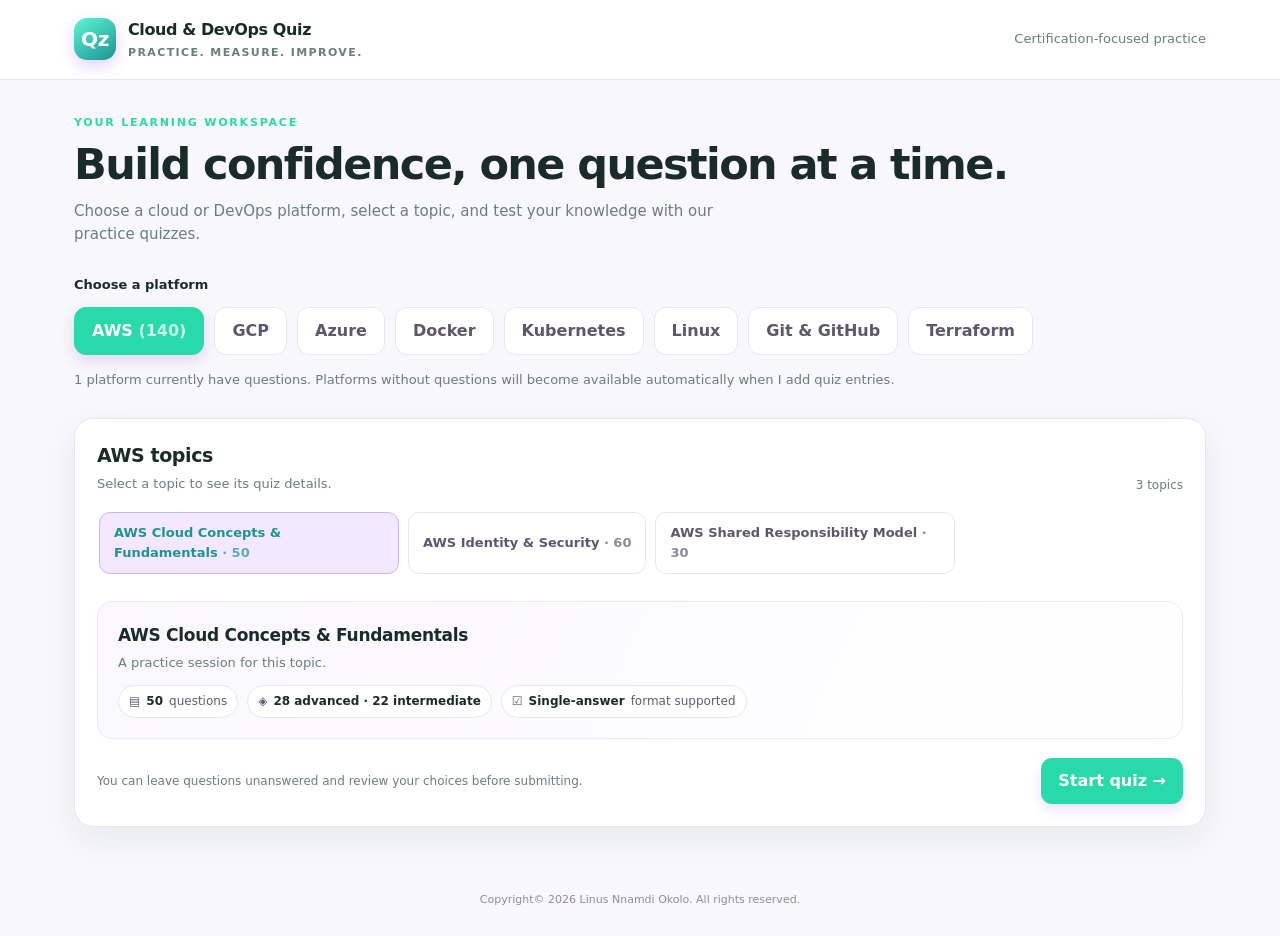
==== commit d61147ae: "Video VC Added" ====
--- a/cloud_devops_quiz.html
+++ b/cloud_devops_quiz.html
@@ -1702,6 +1702,1352 @@
           "correctAnswer": 1,
           "explanation":
             "Cloud computing combines on-demand provisioning, elasticity, measured consumption, and reduced dependence on upfront infrastructure purchases, making it suitable for this combination of requirements.",
+        },
+
+        //=============AWS Identity & Security=================
+        {
+          "id": "aws_a_0001",
+          "topic": "AWS Identity & Security",
+          "difficulty": "intermediate",
+          "type": "single",
+          "question": "A development team needs an EC2 instance to read objects from a specific S3 bucket. The security team prohibits embedding long-lived credentials in application code. Which approach best satisfies both requirements?",
+          "options": [
+            "Attach an IAM user access key directly to the instance profile",
+            "Create an IAM role with the required S3 permissions and attach it to the instance",
+            "Store the access key in an environment variable on the instance",
+            "Use a resource-based policy on the S3 bucket that allows the instance ID",
+          ],
+          "correctAnswer": 1,
+          "explanation": "An IAM role provides temporary credentials automatically rotated by AWS. Attaching the role to the EC2 instance allows the application to obtain permissions without hard-coding long-lived keys.",
+        },
+        {
+          "id": "aws_a_0002",
+          "topic": "AWS Identity & Security",
+          "difficulty": "advanced",
+          "type": "single",
+          "question": "An organization applies a Service Control Policy that denies all RDS actions to the Development OU. A developer in that OU has an IAM policy that explicitly allows RDS full access. What is the effective result?",
+          "options": [
+            "The developer receives full RDS access because identity-based policies take precedence",
+            "The developer is blocked from RDS actions because the SCP sets the maximum permission boundary",
+            "The developer receives read-only RDS access as a compromise between the two policies",
+            "The SCP is ignored for IAM users that already possess explicit Allow statements",
+          ],
+          "correctAnswer": 1,
+          "explanation": "SCPs act as guardrails that define the maximum permissions available to accounts in an OU. Even if an IAM policy grants an action, the SCP can still deny it. SCPs never grant permissions themselves.",
+        },
+        {
+          "id": "aws_a_0003",
+          "topic": "AWS Identity & Security",
+          "difficulty": "intermediate",
+          "type": "single",
+          "question": "A company manages fifteen AWS accounts and wants employees to access multiple accounts with a single set of credentials while avoiding the creation of IAM users in every account. Which service is designed for this use case?",
+          "options": [
+            "AWS IAM with cross-account roles only",
+            "AWS Organizations consolidated billing feature",
+            "AWS IAM Identity Center for centralized workforce access",
+            "Amazon Cognito user pools for each account",
+          ],
+          "correctAnswer": 2,
+          "explanation": "IAM Identity Center provides centralized workforce identity management and single sign-on across multiple AWS accounts and applications, eliminating the need to create and manage IAM users in each account.",
+        },
+        {
+          "id": "aws_a_0004",
+          "topic": "AWS Identity & Security",
+          "difficulty": "intermediate",
+          "type": "single",
+          "question": "An application requires a database password that must be rotated every 30 days without application code changes. Which service combination is most appropriate?",
+          "options": [
+            "Store the password in Systems Manager Parameter Store and rotate it manually",
+            "Store the password in Secrets Manager and enable automatic rotation",
+            "Encrypt the password with a KMS key and store it in an S3 bucket",
+            "Hard-code the password and update the application at each rotation interval",
+          ],
+          "correctAnswer": 1,
+          "explanation": "Secrets Manager is purpose-built for storing and automatically rotating secrets such as database credentials. It integrates with supported services to perform rotation without requiring application code changes.",
+        },
+        {
+          "id": "aws_a_0005",
+          "topic": "AWS Identity & Security",
+          "difficulty": "intermediate",
+          "type": "single",
+          "question": "A public-facing web application is experiencing a volumetric flood of traffic intended to exhaust network capacity. Which service is specifically designed to mitigate this type of attack?",
+          "options": [
+            "AWS WAF with rate-based rules",
+            "Amazon GuardDuty threat detection",
+            "AWS Shield for DDoS protection",
+            "AWS Security Hub findings aggregation",
+          ],
+          "correctAnswer": 2,
+          "explanation": "AWS Shield provides protection against Distributed Denial of Service attacks, including volumetric floods that aim to overwhelm network or infrastructure capacity.",
+        },
+        {
+          "id": "aws_a_0006",
+          "topic": "AWS Identity & Security",
+          "difficulty": "intermediate",
+          "type": "single",
+          "question": "A security team wants a single dashboard that aggregates findings from GuardDuty, Inspector, and AWS Config across the entire organization. Which service provides this capability?",
+          "options": [
+            "Amazon Detective for investigation graphs",
+            "AWS Security Hub for centralized security posture",
+            "Amazon Macie for data classification findings",
+            "AWS CloudTrail for API activity logging",
+          ],
+          "correctAnswer": 1,
+          "explanation": "Security Hub aggregates, organizes, and prioritizes security findings from multiple AWS services and partner products, providing a centralized view of security posture.",
+        },
+        {
+          "id": "aws_a_0007",
+          "topic": "AWS Identity & Security",
+          "difficulty": "advanced",
+          "type": "single",
+          "question": "A policy evaluation results in both an explicit Allow and an explicit Deny for the same action on the same resource. What is the final authorization decision?",
+          "options": [
+            "Allow, because identity-based policies are evaluated first",
+            "Deny, because an explicit Deny always overrides an Allow",
+            "Allow, if the principal is an IAM role rather than a user",
+            "Deny only if the Deny originates from a resource-based policy",
+          ],
+          "correctAnswer": 1,
+          "explanation": "In AWS authorization logic, an explicit Deny always takes precedence over any Allow, regardless of whether the Deny comes from an identity-based policy, resource-based policy, or SCP.",
+        },
+        {
+          "id": "aws_a_0008",
+          "topic": "AWS Identity & Security",
+          "difficulty": "beginner",
+          "type": "single",
+          "question": "A company wants to assign the same set of permissions to twenty developers without attaching the policy to each individual identity. Which IAM construct should be used?",
+          "options": [
+            "An IAM role that each developer assumes daily",
+            "An IAM group containing the developers and the shared policy",
+            "A resource-based policy attached to every required service",
+            "A service control policy applied at the account level",
+          ],
+          "correctAnswer": 1,
+          "explanation": "IAM groups are collections of users. Attaching a policy to a group automatically grants those permissions to every user in the group, simplifying management.",
+        },
+        {
+          "id": "aws_a_0009",
+          "topic": "AWS Identity & Security",
+          "difficulty": "intermediate",
+          "type": "single",
+          "question": "A multi-account environment needs a hierarchical structure so that production and development workloads can receive different permission guardrails. Which feature enables this organization?",
+          "options": [
+            "IAM permission boundaries on individual roles",
+            "Organizational Units within AWS Organizations",
+            "Resource groups tagged by environment",
+            "Separate IAM Identity Center instances per environment",
+          ],
+          "correctAnswer": 1,
+          "explanation": "Organizational Units (OUs) allow accounts to be grouped hierarchically. Service Control Policies can then be attached to specific OUs to apply different guardrails to production versus development accounts.",
+        },
+        {
+          "id": "aws_a_0010",
+          "topic": "AWS Identity & Security",
+          "difficulty": "intermediate",
+          "type": "single",
+          "question": "A team needs to control the lifecycle and usage of encryption keys that protect data at rest in S3, EBS, and RDS. Which service is the primary choice for this responsibility?",
+          "options": [
+            "AWS Secrets Manager for key storage and rotation",
+            "AWS Key Management Service for cryptographic key control",
+            "AWS Certificate Manager for key and certificate issuance",
+            "Amazon S3 server-side encryption with customer-provided keys",
+          ],
+          "correctAnswer": 1,
+          "explanation": "KMS is the service designed to create, manage, and control cryptographic keys used by many AWS services for data encryption.",
+        },
+        {
+          "id": "aws_a_0011",
+          "topic": "AWS Identity & Security",
+          "difficulty": "intermediate",
+          "type": "single",
+          "question": "A web application must block requests that match known SQL injection patterns before they reach the application load balancer. Which service should be placed in front of the load balancer?",
+          "options": [
+            "AWS Shield Advanced for network-layer filtering",
+            "Amazon GuardDuty for continuous threat monitoring",
+            "AWS WAF with managed rule groups for injection attacks",
+            "AWS Security Hub for automated remediation actions",
+          ],
+          "correctAnswer": 2,
+          "explanation": "AWS WAF operates at the application layer and can inspect HTTP/HTTPS requests for patterns such as SQL injection, XSS, and other malicious payloads before traffic reaches the protected resource.",
+        },
+        {
+          "id": "aws_a_0012",
+          "topic": "AWS Identity & Security",
+          "difficulty": "intermediate",
+          "type": "single",
+          "question": "An application running on EC2 must temporarily assume elevated permissions to perform a specific administrative task and then revert to normal permissions. Which IAM feature supports this pattern?",
+          "options": [
+            "Attaching multiple IAM users to the instance profile",
+            "Assuming an IAM role that carries the elevated permissions",
+            "Embedding a second access key that is rotated after use",
+            "Modifying the instance’s security group for the duration of the task",
+          ],
+          "correctAnswer": 1,
+          "explanation": "IAM roles can be assumed to obtain temporary credentials with a specific permission set. After the session ends, the temporary credentials expire and the elevated access is no longer available.",
+        },
+        {
+          "id": "aws_a_0013",
+          "topic": "AWS Identity & Security",
+          "difficulty": "advanced",
+          "type": "single",
+          "question": "Which statement correctly describes the relationship between Service Control Policies and IAM policies?",
+          "options": [
+            "SCPs grant permissions that IAM policies can further restrict",
+            "SCPs define the maximum permissions; IAM policies must still grant access",
+            "SCPs override IAM policies only when both contain explicit Deny statements",
+            "SCPs are evaluated only for federated users and not for IAM users",
+          ],
+          "correctAnswer": 1,
+          "explanation": "SCPs establish permission boundaries (the ceiling). Actual access still requires an explicit Allow from an IAM policy or resource-based policy. SCPs alone never grant permissions.",
+        },
+        {
+          "id": "aws_a_0014",
+          "topic": "AWS Identity & Security",
+          "difficulty": "intermediate",
+          "type": "single",
+          "question": "A security engineer needs continuous monitoring that analyzes VPC Flow Logs, CloudTrail events, and DNS logs to surface potentially malicious activity. Which service performs this analysis?",
+          "options": [
+            "AWS Security Hub for finding aggregation",
+            "Amazon Inspector for vulnerability assessments",
+            "Amazon GuardDuty for intelligent threat detection",
+            "AWS Config for resource configuration tracking",
+          ],
+          "correctAnswer": 2,
+          "explanation": "GuardDuty continuously analyzes multiple AWS data sources to detect unexpected and potentially unauthorized activity, such as compromised instances or account reconnaissance.",
+        },
+        {
+          "id": "aws_a_0015",
+          "topic": "AWS Identity & Security",
+          "difficulty": "intermediate",
+          "type": "single",
+          "question": "According to current AWS guidance, what is the preferred approach for human users who need access to AWS accounts?",
+          "options": [
+            "Create long-lived IAM users with access keys for each person",
+            "Use IAM Identity Center or federation with temporary credentials",
+            "Share a single IAM user among team members for simplicity",
+            "Store access keys in AWS Secrets Manager and rotate them weekly",
+          ],
+          "correctAnswer": 1,
+          "explanation": "AWS recommends centralized workforce access through IAM Identity Center (or other federation) that issues temporary credentials, rather than creating and managing long-lived IAM user credentials.",
+        },
+        {
+          "id": "aws_a_0016",
+          "topic": "AWS Identity & Security",
+          "difficulty": "beginner",
+          "type": "single",
+          "question": "Which protection is included at no additional cost for all AWS customers and defends against the most common network and transport layer DDoS attacks?",
+          "options": [
+            "AWS WAF managed rule groups",
+            "AWS Shield Standard",
+            "Amazon GuardDuty malware protection",
+            "AWS Security Hub automated response",
+          ],
+          "correctAnswer": 1,
+          "explanation": "AWS Shield Standard is automatically enabled for all AWS customers at no extra charge and provides protection against common volumetric and state-exhaustion DDoS attacks.",
+        },
+        {
+          "id": "aws_a_0017",
+          "topic": "AWS Identity & Security",
+          "difficulty": "intermediate",
+          "type": "single",
+          "question": "A policy document contains a statement with Effect set to Allow, Action set to s3:GetObject, and Resource set to a specific bucket ARN followed by /*. What does this statement permit?",
+          "options": [
+            "Listing all buckets in the account",
+            "Reading objects inside the specified bucket",
+            "Deleting objects from any bucket in the account",
+            "Creating new buckets with the same name prefix",
+          ],
+          "correctAnswer": 1,
+          "explanation": "The Action s3:GetObject combined with a Resource of arn:aws:s3:::bucket-name/* allows retrieval of objects stored within that bucket.",
+        },
+        {
+          "id": "aws_a_0018",
+          "topic": "AWS Identity & Security",
+          "difficulty": "intermediate",
+          "type": "single",
+          "question":
+            "Which statement best distinguishes IAM from IAM Identity Center?",
+          "options": [
+            "IAM manages encryption keys while Identity Center manages secrets",
+            "IAM controls identities and permissions inside an account; Identity Center centralizes workforce access across accounts",
+            "IAM is used only for service roles while Identity Center is used for human users",
+            "IAM Identity Center replaces the need for Service Control Policies",
+          ],
+          "correctAnswer": 1,
+          "explanation": "IAM handles authentication and authorization within a single AWS account. IAM Identity Center provides centralized single sign-on and permission management for workforce users across multiple accounts and applications.",
+        },
+        {
+          "id": "aws_a_0019",
+          "topic": "AWS Identity & Security",
+          "difficulty": "intermediate",
+          "type": "single",
+          "question": "An application currently stores a third-party API token in its source code repository. Which service should be adopted to remove the token from code and retrieve it securely at runtime?",
+          "options": [
+            "AWS Key Management Service for token encryption only",
+            "AWS Secrets Manager for secure storage and retrieval",
+            "Amazon S3 with server-side encryption for token files",
+            "AWS Systems Manager Session Manager for token injection",
+          ],
+          "correctAnswer": 1,
+          "explanation": "Secrets Manager is designed to store, retrieve, and optionally rotate secrets such as API tokens, removing the need to embed them in application code or configuration files.",
+        },
+        {
+          "id": "aws_a_0020",
+          "topic": "AWS Identity & Security",
+          "difficulty": "intermediate",
+          "type": "single",
+          "question": "A new IAM policy grants Action set to * and Resource set to * for a developer who only needs to read objects from one S3 bucket. Why does this violate AWS security guidance?",
+          "options": [
+            "Wildcard actions are unsupported in customer-managed policies",
+            "It grants far more permissions than required for the stated task",
+            "Resource wildcards cannot be used together with Action wildcards",
+            "The policy will be automatically denied by the AWS managed policy engine",
+          ],
+          "correctAnswer": 1,
+          "explanation": "The principle of least privilege requires granting only the permissions necessary to perform a task. Broad wildcards violate this principle and are flagged by security tools such as Security Hub.",
+        },
+        {
+          "id": "aws_a_0021",
+          "topic": "AWS Identity & Security",
+          "difficulty": "intermediate",
+          "type": "single",
+          "question": "A company wants to apply a common set of preventive controls to every account that belongs to its Production Organizational Unit. Which mechanism should be used?",
+          "options": [
+            "IAM permission boundaries on every role in those accounts",
+            "A Service Control Policy attached to the Production OU",
+            "Individual IAM policies replicated into each production account",
+            "AWS Config rules evaluated only in the management account",
+          ],
+          "correctAnswer": 1,
+          "explanation": "Attaching a Service Control Policy to an Organizational Unit applies those guardrails to every account inside that OU, providing centralized preventive control.",
+        },
+        {
+          "id": "aws_a_0022",
+          "topic": "AWS Identity & Security",
+          "difficulty": "intermediate",
+          "type": "single",
+          "question": "A security team needs to filter incoming HTTP requests based on URI paths, query strings, and geographic origin before the requests reach CloudFront. Which service provides this capability?",
+          "options": [
+            "AWS Shield Advanced for application-layer inspection",
+            "Amazon GuardDuty for request pattern analysis",
+            "AWS WAF for web request filtering",
+            "AWS Security Hub for geographic finding correlation",
+          ],
+          "correctAnswer": 2,
+          "explanation": "AWS WAF inspects and filters web requests according to rules that can examine headers, paths, query strings, IP addresses, and geographic location.",
+        },
+        {
+          "id": "aws_a_0023",
+          "topic": "AWS Identity & Security",
+          "difficulty": "intermediate",
+          "type": "single",
+          "question": "Which service is primarily responsible for detecting suspicious API calls and potentially compromised resources, rather than aggregating findings from other tools?",
+          "options": [
+            "AWS Security Hub",
+            "Amazon GuardDuty",
+            "AWS Config",
+            "Amazon Macie",
+          ],
+          "correctAnswer": 1,
+          "explanation": "GuardDuty performs continuous threat detection by analyzing data sources for anomalous behavior. Security Hub aggregates and prioritizes findings produced by GuardDuty and other services.",
+        },
+        {
+          "id": "aws_a_0024",
+          "topic": "AWS Identity & Security",
+          "difficulty": "advanced",
+          "type": "single",
+          "question": "Account A needs to allow a role in Account B to read objects from an S3 bucket in Account A. Which combination is required?",
+          "options": [
+            "A resource-based policy on the bucket and a trust policy on the role in Account B",
+            "An SCP in Account A that allows the role from Account B",
+            "An IAM user in Account A whose credentials are shared with Account B",
+            "A service-linked role automatically created by S3 in both accounts",
+          ],
+          "correctAnswer": 0,
+          "explanation": "Cross-account access to S3 typically requires a bucket policy (resource-based) that grants the external principal, plus a trust policy on the role in the external account that allows it to be assumed.",
+        },
+        {
+          "id": "aws_a_0025",
+          "topic": "AWS Identity & Security",
+          "difficulty": "advanced",
+          "type": "single",
+          "question": "A KMS key is used to encrypt S3 objects. Which policy type primarily controls who can use that key for encrypt and decrypt operations?",
+          "options": [
+            "The IAM policy attached to the calling principal",
+            "The key policy defined on the KMS key itself",
+            "The bucket policy of the S3 bucket storing the objects",
+            "A Service Control Policy applied to the account",
+          ],
+          "correctAnswer": 1,
+          "explanation": "Every KMS key has a key policy that is the primary mechanism for controlling access to the key. IAM policies can further refine access but cannot grant access that the key policy does not allow.",
+        },
+        {
+          "id": "aws_a_0026",
+          "topic": "AWS Identity & Security",
+          "difficulty": "beginner",
+          "type": "single",
+          "question": "Which statement about IAM groups is correct?",
+          "options": [
+            "Groups can contain both users and roles for shared permissions",
+            "Groups are collections of users and cannot contain roles",
+            "Groups can be nested to create hierarchical permission sets",
+            "Groups automatically inherit permissions from Organizational Units",
+          ],
+          "correctAnswer": 1,
+          "explanation": "IAM groups are simply collections of IAM users. Roles cannot be added to groups; roles are assumed independently.",
+        },
+        {
+          "id": "aws_a_0027",
+          "topic": "AWS Identity & Security",
+          "difficulty": "intermediate",
+          "type": "single",
+          "question": "Why does AWS recommend using IAM roles instead of long-term access keys for applications running on EC2?",
+          "options": [
+            "Roles provide permanent credentials that never expire",
+            "Roles deliver temporary credentials that are automatically rotated",
+            "Roles bypass the need for any permission evaluation",
+            "Roles can only be used by AWS service principals",
+          ],
+          "correctAnswer": 1,
+          "explanation": "When an EC2 instance has an instance profile role, the instance metadata service supplies temporary credentials that AWS rotates automatically, reducing the risk associated with long-lived keys.",
+        },
+        {
+          "id": "aws_a_0028",
+          "topic": "AWS Identity & Security",
+          "difficulty": "intermediate",
+          "type": "single",
+          "question": "A security operations center wants findings from GuardDuty, Inspector, and partner security products to appear in one consolidated view with severity scoring. Which service should be enabled?",
+          "options": [
+            "Amazon Detective",
+            "AWS Security Hub",
+            "AWS CloudTrail Lake",
+            "Amazon EventBridge only",
+          ],
+          "correctAnswer": 1,
+          "explanation": "Security Hub is the service that aggregates findings from multiple AWS services and integrated partner products, normalizes them, and provides a prioritized view of security posture.",
+        },
+        {
+          "id": "aws_a_0029",
+          "topic": "AWS Identity & Security",
+          "difficulty": "advanced",
+          "type": "single",
+          "question": "An SCP attached to the root of an organization denies the ability to leave the organization. What is the effect on member accounts?",
+          "options": [
+            "Member accounts can still leave if their IAM policies allow the action",
+            "Member accounts are prevented from leaving regardless of their IAM policies",
+            "Only the management account is affected by the denial",
+            "The denial applies solely to federated users in member accounts",
+          ],
+          "correctAnswer": 1,
+          "explanation": "SCPs apply to all member accounts (and the management account when attached at the root). An explicit Deny in an SCP blocks the action even if identity-based policies permit it.",
+        },
+        {
+          "id": "aws_a_0030",
+          "topic": "AWS Identity & Security",
+          "difficulty": "intermediate",
+          "type": "single",
+          "question": "Which attack type is AWS WAF primarily intended to mitigate?",
+          "options": [
+            "Volumetric network floods that exhaust bandwidth",
+            "Application-layer exploits such as SQL injection and XSS",
+            "Compromised IAM credentials used for API calls",
+            "Misconfigured security groups that expose ports",
+          ],
+          "correctAnswer": 1,
+          "explanation": "AWS WAF is designed to protect web applications from common application-layer attacks by inspecting and filtering HTTP/HTTPS requests.",
+        },
+        {
+          "id": "aws_a_0031",
+          "topic": "AWS Identity & Security",
+          "difficulty": "intermediate",
+          "type": "single",
+          "question": "A database credential stored in Secrets Manager is configured for automatic rotation. What happens when rotation occurs?",
+          "options": [
+            "The application must be restarted to pick up the new credential",
+            "Secrets Manager updates the secret and can notify dependent services",
+            "A new IAM role is created with the updated credential",
+            "The old credential remains valid indefinitely alongside the new one",
+          ],
+          "correctAnswer": 1,
+          "explanation": "When automatic rotation is enabled, Secrets Manager generates a new secret value, updates the secret, and can invoke a rotation Lambda that updates the database, allowing applications that retrieve the secret at runtime to receive the new value.",
+        },
+        {
+          "id": "aws_a_0032",
+          "topic": "AWS Identity & Security",
+          "difficulty": "beginner",
+          "type": "single",
+          "question": "In an IAM policy statement, which element answers the question “What operation is being allowed or denied?”",
+          "options": ["Resource", "Action", "Effect", "Condition"],
+          "correctAnswer": 1,
+          "explanation": "The Action element specifies the API operations (for example s3:GetObject or ec2:StartInstances) that the statement allows or denies.",
+        },
+        {
+          "id": "aws_a_0033",
+          "topic": "AWS Identity & Security",
+          "difficulty": "intermediate",
+          "type": "single",
+          "question": "In IAM Identity Center, what is used to define the permissions that a workforce user receives when accessing a specific AWS account?",
+          "options": [
+            "IAM groups created inside each target account",
+            "Permission sets associated with the user or group",
+            "Service Control Policies attached to the user",
+            "Resource-based policies on every service the user needs",
+          ],
+          "correctAnswer": 1,
+          "explanation": "Permission sets in IAM Identity Center define collections of policies that are provisioned into target accounts as IAM roles when a user is assigned access.",
+        },
+        {
+          "id": "aws_a_0034",
+          "topic": "AWS Identity & Security",
+          "difficulty": "intermediate",
+          "type": "single",
+          "question": "Which of the following is a typical finding category that GuardDuty can generate?",
+          "options": [
+            "Unencrypted EBS volumes detected by configuration scanning",
+            "Unusual API activity indicating possible credential compromise",
+            "Missing MFA on IAM users detected by access reviews",
+            "Publicly accessible S3 buckets discovered by inventory jobs",
+          ],
+          "correctAnswer": 1,
+          "explanation": "GuardDuty focuses on threat detection. Unusual API call patterns, communication with known malicious domains, and signs of compromised instances or credentials are core finding types.",
+        },
+        {
+          "id": "aws_a_0035",
+          "topic": "AWS Identity & Security",
+          "difficulty": "advanced",
+          "type": "single",
+          "question": "A role has an identity-based policy that allows s3:* on all resources. A bucket policy on a specific bucket contains an explicit Deny for that role. What is the outcome when the role attempts to read an object from that bucket?",
+          "options": [
+            "Access is allowed because the identity-based policy is broader",
+            "Access is denied because the explicit Deny takes precedence",
+            "Access is allowed if the role is assumed with MFA",
+            "Access is denied only for write operations, not read operations",
+          ],
+          "correctAnswer": 1,
+          "explanation": "An explicit Deny in any applicable policy (identity-based, resource-based, or SCP) overrides any Allow statements.",
+        },
+        {
+          "id": "aws_a_0036",
+          "topic": "AWS Identity & Security",
+          "difficulty": "intermediate",
+          "type": "single",
+          "question": "How do AWS KMS and Secrets Manager commonly interact?",
+          "options": [
+            "Secrets Manager replaces KMS for all encryption needs",
+            "Secrets Manager can use KMS keys to encrypt the secrets it stores",
+            "KMS stores the secret values while Secrets Manager manages rotation",
+            "They cannot be used together in the same account",
+          ],
+          "correctAnswer": 1,
+          "explanation": "Secrets Manager encrypts secrets at rest using AWS KMS keys (either the default aws/secretsmanager key or a customer-managed key).",
+        },
+        {
+          "id": "aws_a_0037",
+          "topic": "AWS Identity & Security",
+          "difficulty": "intermediate",
+          "type": "single",
+          "question": "Which additional capability does AWS Shield Advanced provide compared with Shield Standard?",
+          "options": [
+            "Automatic encryption of all data in transit",
+            "24/7 access to the AWS DDoS Response Team and advanced mitigations",
+            "Replacement of AWS WAF for application-layer protection",
+            "Automatic remediation of IAM policy violations",
+          ],
+          "correctAnswer": 1,
+          "explanation": "Shield Advanced offers enhanced DDoS detection and mitigation, cost protection, and access to the AWS DDoS Response Team (DRT), features not included in the free Shield Standard tier.",
+        },
+        {
+          "id": "aws_a_0038",
+          "topic": "AWS Identity & Security",
+          "difficulty": "beginner",
+          "type": "single",
+          "question": "Which identity type is intended to be assumed by a human or service and supplies temporary security credentials?",
+          "options": ["IAM user", "IAM role", "IAM group", "Service control policy"],
+          "correctAnswer": 1,
+          "explanation": "IAM roles are designed to be assumed. When assumed, they provide temporary credentials that expire, making them suitable for both human federation and service-to-service access.",
+        },
+        {
+          "id": "aws_a_0039",
+          "topic": "AWS Identity & Security",
+          "difficulty": "intermediate",
+          "type": "single",
+          "question": "In AWS Organizations, which account has the ability to create accounts, apply SCPs, and manage the organization structure?",
+          "options": [
+            "Any member account that has AdministratorAccess",
+            "The management account (formerly master account)",
+            "The account designated as the security tooling account",
+            "Every account that belongs to the Security Organizational Unit",
+          ],
+          "correctAnswer": 1,
+          "explanation": "The management account is the owner of the organization and holds the privileges required to create accounts, attach policies, and perform organization-level administration.",
+        },
+        {
+          "id": "aws_a_0040",
+          "topic": "AWS Identity & Security",
+          "difficulty": "intermediate",
+          "type": "single",
+          "question": "AWS WAF can be associated with which of the following resources to inspect web traffic?",
+          "options": [
+            "EC2 instances and Lambda functions directly",
+            "Amazon CloudFront distributions and Application Load Balancers",
+            "S3 buckets and EBS volumes",
+            "IAM roles and Organizations OUs",
+          ],
+          "correctAnswer": 1,
+          "explanation": "AWS WAF integrates with CloudFront, Application Load Balancers, API Gateway, and AppSync, allowing inspection of web requests before they reach the application.",
+        },
+        {
+          "id": "aws_a_0041",
+          "topic": "AWS Identity & Security",
+          "difficulty": "intermediate",
+          "type": "single",
+          "question": "Security Hub flags a customer-managed policy that contains Action: * and Resource: *. Why is this considered a finding?",
+          "options": [
+            "Wildcard policies are syntactically invalid in IAM",
+            "The policy grants unrestricted administrative access, violating least privilege",
+            "Security Hub can only evaluate AWS managed policies",
+            "The policy will be rejected by the IAM policy simulator",
+          ],
+          "correctAnswer": 1,
+          "explanation": "Policies that grant unrestricted Action and Resource wildcards provide far more access than typically required and are highlighted as a security risk under least-privilege controls.",
+        },
+        {
+          "id": "aws_a_0042",
+          "topic": "AWS Identity & Security",
+          "difficulty": "advanced",
+          "type": "single",
+          "question": "A role in Account B needs to be assumable by a specific IAM user in Account A. Where is the trust relationship defined?",
+          "options": [
+            "In the IAM policy attached to the user in Account A",
+            "In the trust policy of the role in Account B",
+            "In a Service Control Policy attached to Account A",
+            "In the resource-based policy of every service the role will access",
+          ],
+          "correctAnswer": 1,
+          "explanation": "The trust policy (assume-role policy) of the role in Account B lists the principals that are allowed to assume it, including the IAM user or role from Account A.",
+        },
+        {
+          "id": "aws_a_0043",
+          "topic": "AWS Identity & Security",
+          "difficulty": "intermediate",
+          "type": "single",
+          "question": "Which data sources does Amazon GuardDuty analyze by default to detect threats?",
+          "options": [
+            "Only VPC Flow Logs",
+            "VPC Flow Logs, CloudTrail management events, and DNS logs",
+            "Only S3 access logs and EBS snapshots",
+            "Only IAM credential reports and Config snapshots",
+          ],
+          "correctAnswer": 1,
+          "explanation": "GuardDuty continuously monitors VPC Flow Logs, AWS CloudTrail management event logs, and DNS query logs as its foundational data sources.",
+        },
+        {
+          "id": "aws_a_0044",
+          "topic": "AWS Identity & Security",
+          "difficulty": "intermediate",
+          "type": "single",
+          "question": "A team needs automatic rotation of database credentials with built-in integration for supported engines. Which service is the more complete solution?",
+          "options": [
+            "AWS Systems Manager Parameter Store",
+            "AWS Secrets Manager",
+            "Amazon S3 with versioning enabled",
+            "AWS KMS with imported key material",
+          ],
+          "correctAnswer": 1,
+          "explanation": "Secrets Manager provides native automatic rotation for supported database services and secrets, whereas Parameter Store focuses on configuration data and hierarchical parameters.",
+        },
+        {
+          "id": "aws_a_0045",
+          "topic": "AWS Identity & Security",
+          "difficulty": "advanced",
+          "type": "single",
+          "question": "Service Control Policies apply to which identities inside a member account?",
+          "options": [
+            "Only IAM users, not roles or federated principals",
+            "All IAM users, roles, and the root user of the member account",
+            "Only the root user of the member account",
+            "Only service-linked roles used by AWS services",
+          ],
+          "correctAnswer": 1,
+          "explanation": "SCPs affect all users, roles, and the root user in the member accounts to which they are attached. They do not affect the management account when the SCP is applied only to member OUs.",
+        },
+        {
+          "id": "aws_a_0046",
+          "topic": "AWS Identity & Security",
+          "difficulty": "intermediate",
+          "type": "single",
+          "question": "A security engineer wants to block requests that exceed 2,000 requests from a single IP address within a five-minute period. Which WAF capability supports this requirement?",
+          "options": [
+            "Geographic match rules only",
+            "Rate-based rules",
+            "IP set match rules without rate limiting",
+            "String match rules on the User-Agent header",
+          ],
+          "correctAnswer": 1,
+          "explanation": "Rate-based rules in AWS WAF track the rate of requests from individual IP addresses and can automatically block addresses that exceed a configured threshold.",
+        },
+        {
+          "id": "aws_a_0047",
+          "topic": "AWS Identity & Security",
+          "difficulty": "advanced",
+          "type": "single",
+          "question": "When multiple policies apply to a request, which of the following is evaluated first in the AWS authorization process?",
+          "options": [
+            "Resource-based policies are ignored if an identity-based policy exists",
+            "Explicit Deny statements from any policy are checked and take precedence",
+            "Only the most recently created policy is evaluated",
+            "Service Control Policies are evaluated after identity-based policies",
+          ],
+          "correctAnswer": 1,
+          "explanation": "AWS collects all applicable policies and first looks for any explicit Deny. If a Deny is found, the request is denied. Only if no Deny exists does evaluation continue to look for an Allow.",
+        },
+        {
+          "id": "aws_a_0048",
+          "topic": "AWS Identity & Security",
+          "difficulty": "intermediate",
+          "type": "single",
+          "question": "A company needs employees to sign in once and access multiple AWS accounts and internal business applications. Which service is designed for this workforce identity use case?",
+          "options": [
+            "Amazon Cognito user pools",
+            "AWS IAM Identity Center",
+            "AWS Directory Service managed AD only",
+            "IAM users with cross-account access keys",
+          ],
+          "correctAnswer": 1,
+          "explanation": "IAM Identity Center is the recommended service for centralized workforce access to AWS accounts and cloud applications, supporting single sign-on.",
+        },
+        {
+          "id": "aws_a_0049",
+          "topic": "AWS Identity & Security",
+          "difficulty": "intermediate",
+          "type": "single",
+          "question": "Which type of KMS key allows the customer to control the key material and the lifecycle while still using the KMS API for cryptographic operations?",
+          "options": [
+            "AWS managed key",
+            "Customer managed key",
+            "AWS owned key",
+            "Service-linked key only",
+          ],
+          "correctAnswer": 1,
+          "explanation": "Customer managed keys give the customer full control over key policies, rotation, and lifecycle while still leveraging the KMS service for encryption and decryption operations.",
+        },
+        {
+          "id": "aws_a_0050",
+          "topic": "AWS Identity & Security",
+          "difficulty": "intermediate",
+          "type": "single",
+          "question":
+            "Security Hub can evaluate accounts against which of the following?",
+          "options": [
+            "Only custom Lambda rules written by the customer",
+            "Industry and regulatory security standards such as CIS AWS Foundations",
+            "Only GuardDuty findings severity scores",
+            "Only the number of IAM users present in the account",
+          ],
+          "correctAnswer": 1,
+          "explanation": "Security Hub supports automated security checks against standards including CIS AWS Foundations Benchmark, PCI DSS, and AWS Foundational Security Best Practices.",
+        },
+        {
+          "id": "aws_a_0051",
+          "topic": "AWS Identity & Security",
+          "difficulty": "intermediate",
+          "type": "single",
+          "question": "When an IAM role is assumed, what limits the length of time the temporary credentials remain valid?",
+          "options": [
+            "The password policy of the account",
+            "The maximum session duration configured on the role",
+            "The expiration date of the KMS key used for signing",
+            "The SCP attached to the Organizational Unit",
+          ],
+          "correctAnswer": 1,
+          "explanation": "Each IAM role has a configurable maximum session duration (from 1 hour up to 12 hours). Temporary credentials issued when the role is assumed cannot exceed that duration.",
+        },
+        {
+          "id": "aws_a_0052",
+          "topic": "AWS Identity & Security",
+          "difficulty": "intermediate",
+          "type": "single",
+          "question": "A public web application is protected by both AWS WAF and AWS Shield. Which statement correctly describes their complementary roles?",
+          "options": [
+            "WAF handles DDoS volumetric attacks while Shield filters application exploits",
+            "Shield mitigates DDoS attacks while WAF filters malicious web requests",
+            "Both services perform identical functions at different price points",
+            "Shield replaces WAF when Shield Advanced is enabled",
+          ],
+          "correctAnswer": 1,
+          "explanation": "Shield focuses on network and transport layer DDoS protection, while WAF focuses on application-layer request filtering. They are commonly used together for defense in depth.",
+        },
+        {
+          "id": "aws_a_0053",
+          "topic": "AWS Identity & Security",
+          "difficulty": "intermediate",
+          "type": "single",
+          "question": "Which capability helps identify resources that are shared with external principals outside an account or organization?",
+          "options": [
+            "Amazon GuardDuty",
+            "IAM Access Analyzer",
+            "AWS Security Hub only",
+            "AWS Config conformance packs",
+          ],
+          "correctAnswer": 1,
+          "explanation": "IAM Access Analyzer continuously monitors resource policies to detect resources that are accessible from outside the account or organization, helping reduce unintended external access.",
+        },
+        {
+          "id": "aws_a_0054",
+          "topic": "AWS Identity & Security",
+          "difficulty": "advanced",
+          "type": "single",
+          "question": "How do Service Control Policies differ from IAM permission boundaries?",
+          "options": [
+            "SCPs are applied at the organization or OU level; permission boundaries are applied to individual IAM users or roles",
+            "Permission boundaries grant permissions while SCPs only deny",
+            "SCPs are evaluated only for the management account",
+            "Permission boundaries replace the need for identity-based policies",
+          ],
+          "correctAnswer": 0,
+          "explanation": "SCPs provide organization-wide or OU-wide guardrails. Permission boundaries are an advanced IAM feature attached to individual users or roles to limit the maximum permissions those identities can have.",
+        },
+        {
+          "id": "aws_a_0055",
+          "topic": "AWS Identity & Security",
+          "difficulty": "intermediate",
+          "type": "single",
+          "question": "A GuardDuty finding reports a high-severity event involving communication with a known malicious domain. What is the recommended first response?",
+          "options": [
+            "Ignore the finding because GuardDuty produces many false positives",
+            "Investigate the affected resource and consider isolation or credential rotation",
+            "Disable GuardDuty in the account to stop further notifications",
+            "Create an SCP that denies all outbound traffic from the account",
+          ],
+          "correctAnswer": 1,
+          "explanation": "High-severity GuardDuty findings indicate potentially serious threats. The standard response is to investigate the resource, validate the activity, and take containment actions such as isolation or credential rotation.",
+        },
+        {
+          "id": "aws_a_0056",
+          "topic": "AWS Identity & Security",
+          "difficulty": "intermediate",
+          "type": "single",
+          "question": "An EC2 instance needs to retrieve a database password stored in Secrets Manager at runtime. What must be in place for this to succeed?",
+          "options": [
+            "The database password must be stored as an environment variable on the instance",
+            "The instance role must have permission to call secretsmanager:GetSecretValue",
+            "The secret must be embedded in the AMI used to launch the instance",
+            "A resource-based policy on the secret that allows the instance ID",
+          ],
+          "correctAnswer": 1,
+          "explanation": "The IAM role associated with the EC2 instance must include permission for the secretsmanager:GetSecretValue action (and typically kms:Decrypt if a customer-managed key is used).",
+        },
+        {
+          "id": "aws_a_0057",
+          "topic": "AWS Identity & Security",
+          "difficulty": "intermediate",
+          "type": "single",
+          "question": "Besides centralized policy management, what other benefit does AWS Organizations provide?",
+          "options": [
+            "Automatic encryption of all data across member accounts",
+            "Consolidated billing and volume discounts across accounts",
+            "Replacement of IAM Identity Center for workforce access",
+            "Automatic remediation of all GuardDuty findings",
+          ],
+          "correctAnswer": 1,
+          "explanation": "AWS Organizations enables consolidated billing, allowing the management account to pay for all member accounts and to benefit from aggregated usage discounts.",
+        },
+        {
+          "id": "aws_a_0058",
+          "topic": "AWS Identity & Security",
+          "difficulty": "advanced",
+          "type": "single",
+          "question": "An IAM policy needs to allow S3 access only when the request originates from a specific VPC endpoint. Which policy element supports this restriction?",
+          "options": [
+            "Resource element with a VPC ARN",
+            "Condition element using aws:SourceVpce",
+            "Action element restricted to vpc-endpoint operations",
+            "Effect element set to ConditionalAllow",
+          ],
+          "correctAnswer": 1,
+          "explanation": "The Condition element can use condition keys such as aws:SourceVpce to evaluate whether the request came through a particular VPC endpoint, enabling fine-grained access control.",
+        },
+        {
+          "id": "aws_a_0059",
+          "topic": "AWS Identity & Security",
+          "difficulty": "intermediate",
+          "type": "single",
+          "question": "A security team wants Security Hub findings from all member accounts to be visible in a single delegated administrator account. Which Organizations feature supports this?",
+          "options": [
+            "Service Control Policies that force findings to the management account",
+            "Delegated administrator for Security Hub within AWS Organizations",
+            "IAM roles that replicate findings nightly via Lambda",
+            "Manual export of findings from each account into a central S3 bucket",
+          ],
+          "correctAnswer": 1,
+          "explanation": "AWS Organizations supports designating a delegated administrator account for Security Hub, allowing centralized viewing and management of findings across the organization.",
+        },
+        {
+          "id": "aws_a_0060",
+          "topic": "AWS Identity & Security",
+          "difficulty": "advanced",
+          "type": "single",
+          "question": "A company has implemented Organizations with SCPs, IAM Identity Center for workforce access, KMS for encryption keys, Secrets Manager for credentials, WAF and Shield for edge protection, GuardDuty for detection, and Security Hub for aggregation. Which statement best describes the overall architecture?",
+          "options": [
+            "It relies solely on preventive controls and has no detective capability",
+            "It implements defense-in-depth across identity, data, application, and detection layers",
+            "It centralizes all permissions in SCPs and removes the need for IAM policies",
+            "It eliminates the requirement for least-privilege IAM policies inside accounts",
+          ],
+          "correctAnswer": 1,
+          "explanation": "The described set of services provides layered controls: identity federation and guardrails, data protection, application-layer filtering, DDoS resilience, continuous threat detection, and centralized visibility—forming a defense-in-depth security posture.",
+        },
+
+        // ==============AWS Shared Responsibility Model=========
+        {
+          "id": "aws_srm_0001",
+          "topic": "AWS Shared Responsibility Model",
+          "difficulty": "advanced",
+          "type": "single",
+          "question": "A company runs a customer portal on EC2. A security review finds that the host operating system has not received recent security patches. Who should normally address this issue?",
+          "options": [
+            "The customer operating the instance",
+            "The AWS infrastructure operations team",
+            "The facility security provider",
+            "The AWS edge networking team"
+          ],
+          "correctAnswer": 0,
+          "explanation": "With EC2, the customer manages the guest operating system, including configuration and applicable patches. AWS manages the underlying physical infrastructure and virtualization layer."
+        },
+        {
+          "id": "aws_srm_0002",
+          "topic": "AWS Shared Responsibility Model",
+          "difficulty": "advanced",
+          "type": "single",
+          "question": "A team stores confidential records in an Amazon S3 bucket. Which party is responsible for deciding who can read those records through bucket policies and identity permissions?",
+          "options": [
+            "The customer configuring access",
+            "The AWS hardware maintenance team",
+            "AWS data-center operations",
+            "The internet service provider"
+          ],
+          "correctAnswer": 0,
+          "explanation": "Customers are responsible for configuring access to their data and managing identities and permissions. AWS secures the underlying service infrastructure."
+        },
+        {
+          "id": "aws_srm_0003",
+          "topic": "AWS Shared Responsibility Model",
+          "difficulty": "intermediate",
+          "type": "single",
+          "question": "A company uses Amazon RDS for a production MySQL database and wants to know who handles routine maintenance of the underlying database host operating system.",
+          "options": [
+            "The customer’s application team",
+            "The customer’s network administrator",
+            "The database end users",
+            "AWS as the managed-service provider"
+          ],
+          "correctAnswer": 3,
+          "explanation": "Amazon RDS is a managed database service. AWS manages the underlying host infrastructure and operating-system maintenance, while customers remain responsible for areas such as data, access, and database configuration."
+        },
+        {
+          "id": "aws_srm_0004",
+          "topic": "AWS Shared Responsibility Model",
+          "difficulty": "advanced",
+          "type": "single",
+          "question": "A business hosts MySQL on an EC2 instance instead of using a managed database service. A new operating-system security update is released. Who is expected to apply it?",
+          "options": [
+            "The internet routing provider",
+            "The AWS Region engineering team",
+            "AWS’s physical security team",
+            "The customer managing the instance"
+          ],
+          "correctAnswer": 3,
+          "explanation": "On EC2, the customer controls and maintains the guest operating system, including applying relevant operating-system updates."
+        },
+        {
+          "id": "aws_srm_0005",
+          "topic": "AWS Shared Responsibility Model",
+          "difficulty": "advanced",
+          "type": "single",
+          "question": "An application stores customer files in a cloud database. The organization must establish how long the files are retained and which records may be deleted. Who owns these decisions?",
+          "options": [
+            "The Availability Zone operator",
+            "The customer that owns the data",
+            "The service’s hardware supplier",
+            "AWS facilities management"
+          ],
+          "correctAnswer": 1,
+          "explanation": "Customers remain responsible for their data, including classification, retention, and appropriate handling, even when using managed services."
+        },
+        {
+          "id": "aws_srm_0006",
+          "topic": "AWS Shared Responsibility Model",
+          "difficulty": "intermediate",
+          "type": "single",
+          "question": "A company launches an EC2 instance and installs a web server. The physical host later develops a hardware fault. Who is responsible for maintaining or replacing the failed physical server?",
+          "options": [
+            "AWS infrastructure operations",
+            "The customer’s application developer",
+            "The customer’s IAM administrator",
+            "The application’s end users"
+          ],
+          "correctAnswer": 0,
+          "explanation": "AWS manages the physical infrastructure supporting its services, including physical servers and related hardware."
+        },
+        {
+          "id": "aws_srm_0007",
+          "topic": "AWS Shared Responsibility Model",
+          "difficulty": "advanced",
+          "type": "single",
+          "question": "A company wants to restrict employees so that only the finance team can administer a billing application in its AWS account. Which task is the company responsible for?",
+          "options": [
+            "Replacing physical network switches",
+            "Maintaining the virtualization layer",
+            "Defining identities and permissions",
+            "Securing AWS data-center buildings"
+          ],
+          "correctAnswer": 2,
+          "explanation": "Customers manage IAM identities, policies, and access permissions for their accounts and workloads."
+        },
+        {
+          "id": "aws_srm_0008",
+          "topic": "AWS Shared Responsibility Model",
+          "difficulty": "advanced",
+          "type": "single",
+          "question": "A startup deploys an application on EC2 and discovers that its application code contains a vulnerability. Which party should remediate the code?",
+          "options": [
+            "The AWS hardware maintenance team",
+            "The startup that owns the application",
+            "AWS’s data-center security staff",
+            "The provider of the Region’s power"
+          ],
+          "correctAnswer": 1,
+          "explanation": "Customers are responsible for the security of applications they develop or deploy, including fixing application vulnerabilities."
+        },
+        {
+          "id": "aws_srm_0009",
+          "topic": "AWS Shared Responsibility Model",
+          "difficulty": "intermediate",
+          "type": "single",
+          "question": "A company uses a managed AWS database but configures overly broad permissions that allow many employees to access sensitive records. Which statement is most accurate?",
+          "options": [
+            "AWS must determine each employee’s access",
+            "The customer must correct the permissions",
+            "The physical host team must review users",
+            "The Region automatically limits all access"
+          ],
+          "correctAnswer": 1,
+          "explanation": "Managed services reduce infrastructure-management duties but do not remove the customer’s responsibility to configure appropriate access controls."
+        },
+        {
+          "id": "aws_srm_0010",
+          "topic": "AWS Shared Responsibility Model",
+          "difficulty": "advanced",
+          "type": "single",
+          "question": "A security team asks who protects the buildings, physical access controls, and facilities where AWS infrastructure operates. Which party has this responsibility?",
+          "options": [
+            "The customer’s database operator",
+            "AWS",
+            "The application development team",
+            "The customer’s IAM administrator"
+          ],
+          "correctAnswer": 1,
+          "explanation": "AWS is responsible for physical facilities and the infrastructure that runs AWS services."
+        },
+        {
+          "id": "aws_srm_0011",
+          "topic": "AWS Shared Responsibility Model",
+          "difficulty": "advanced",
+          "type": "single",
+          "question": "A company runs a Linux server on EC2 and wants to configure its operating-system firewall. Who is responsible for this configuration inside the guest operating system?",
+          "options": [
+            "AWS’s physical facility provider",
+            "The customer operating the instance",
+            "The data-center hardware vendor",
+            "The AWS edge location team"
+          ],
+          "correctAnswer": 1,
+          "explanation": "For EC2, customers manage the guest operating system and its host-level configuration, including the operating-system firewall. AWS security groups are also customer-configured controls."
+        },
+        {
+          "id": "aws_srm_0012",
+          "topic": "AWS Shared Responsibility Model",
+          "difficulty": "intermediate",
+          "type": "single",
+          "question": "A team enables encryption for sensitive data stored by its application and must decide which data to encrypt and how the application uses the keys. Who is primarily responsible for those choices?",
+          "options": [
+            "The internet transit provider",
+            "The AWS building security team",
+            "The physical server manufacturer",
+            "The customer designing the workload"
+          ],
+          "correctAnswer": 3,
+          "explanation": "Customers are responsible for protecting their data and selecting and configuring appropriate encryption and key-management controls for their workloads."
+        },
+        {
+          "id": "aws_srm_0013",
+          "topic": "AWS Shared Responsibility Model",
+          "difficulty": "advanced",
+          "type": "single",
+          "question": "A company uses an AWS service that automatically manages the underlying operating system. The team still needs to decide which users may access the application. Who handles that access design?",
+          "options": [
+            "The edge-location operator",
+            "The customer operating the application",
+            "The hardware repair contractor",
+            "AWS’s physical infrastructure team"
+          ],
+          "correctAnswer": 1,
+          "explanation": "Customers remain responsible for identities, permissions, and application access decisions even when AWS manages more of the underlying stack."
+        },
+        {
+          "id": "aws_srm_0014",
+          "topic": "AWS Shared Responsibility Model",
+          "difficulty": "advanced",
+          "type": "single",
+          "question": "A compliance review asks who maintains the hypervisor layer used to run EC2 instances. Which answer is correct under the standard responsibility model?",
+          "options": [
+            "The application’s business owner",
+            "AWS",
+            "The customer’s application team",
+            "The customer’s operating-system vendor"
+          ],
+          "correctAnswer": 1,
+          "explanation": "AWS manages the underlying virtualization layer and physical infrastructure supporting EC2."
+        },
+        {
+          "id": "aws_srm_0015",
+          "topic": "AWS Shared Responsibility Model",
+          "difficulty": "intermediate",
+          "type": "single",
+          "question": "A company creates a backup policy for its application data and must decide backup frequency and retention to meet business requirements. Who is responsible for defining and implementing an appropriate strategy?",
+          "options": [
+            "The customer operating the workload",
+            "The manufacturer of the server",
+            "AWS’s physical security team",
+            "The Region’s network operations team"
+          ],
+          "correctAnswer": 0,
+          "explanation": "Customers are responsible for their data and for ensuring that backup and recovery arrangements meet their requirements. Specific backup capabilities and operational responsibilities vary by service."
+        },
+        {
+          "id": "aws_srm_0016",
+          "topic": "AWS Shared Responsibility Model",
+          "difficulty": "advanced",
+          "type": "single",
+          "question": "A team uses EC2 and wants to install a third-party monitoring agent inside the guest operating system. Who normally manages that software installation?",
+          "options": [
+            "The physical network provider",
+            "The customer managing the instance",
+            "The AWS edge security team",
+            "AWS facility operations"
+          ],
+          "correctAnswer": 1,
+          "explanation": "Customers manage software installed in the EC2 guest operating system, including agents and application components."
+        },
+        {
+          "id": "aws_srm_0017",
+          "topic": "AWS Shared Responsibility Model",
+          "difficulty": "advanced",
+          "type": "single",
+          "question": "A company’s application is hosted on AWS, but a developer accidentally publishes an access key in a public repository. Which party must respond by securing the credential and correcting its use?",
+          "options": [
+            "The Availability Zone power provider",
+            "The physical server manufacturer",
+            "The AWS data-center guard team",
+            "The customer responsible for the credential"
+          ],
+          "correctAnswer": 3,
+          "explanation": "Customers are responsible for protecting their credentials, configuring access, and responding to exposed application or account secrets."
+        },
+        {
+          "id": "aws_srm_0018",
+          "topic": "AWS Shared Responsibility Model",
+          "difficulty": "intermediate",
+          "type": "single",
+          "question": "A business uses Amazon RDS and asks who is responsible for maintaining the physical storage devices that support the managed database service. Which answer is best?",
+          "options": [
+            "The customer’s application developers",
+            "The business’s database users",
+            "The customer’s IAM administrator",
+            "AWS"
+          ],
+          "correctAnswer": 3,
+          "explanation": "AWS manages the physical infrastructure and hardware supporting managed services such as Amazon RDS."
+        },
+        {
+          "id": "aws_srm_0019",
+          "topic": "AWS Shared Responsibility Model",
+          "difficulty": "advanced",
+          "type": "single",
+          "question": "An architect compares EC2 with a managed database service. The goal is to reduce the team’s responsibility for routine database host maintenance. Which choice is more suitable?",
+          "options": [
+            "A database installed on a laptop",
+            "A self-managed database on EC2",
+            "Amazon RDS for the database workload",
+            "A database hosted on a customer-owned server"
+          ],
+          "correctAnswer": 2,
+          "explanation": "Amazon RDS manages much of the underlying database infrastructure and routine maintenance, reducing operational work compared with managing a database on EC2. Customer responsibilities still apply."
+        },
+        {
+          "id": "aws_srm_0020",
+          "topic": "AWS Shared Responsibility Model",
+          "difficulty": "advanced",
+          "type": "single",
+          "question": "A company configures security groups to control traffic to its EC2 instances. Who is responsible for choosing and maintaining those rules for the workload?",
+          "options": [
+            "The customer designing network access",
+            "The EC2 host manufacturer",
+            "AWS physical infrastructure staff",
+            "The building access-control team"
+          ],
+          "correctAnswer": 0,
+          "explanation": "Customers configure security groups and other workload-level network controls to allow only the intended traffic."
+        },
+        {
+          "id": "aws_srm_0021",
+          "topic": "AWS Shared Responsibility Model",
+          "difficulty": "intermediate",
+          "type": "single",
+          "question": "A company asks whether moving an application to a managed AWS service means AWS becomes responsible for every aspect of security, including the company’s data and user permissions. What is the best response?",
+          "options": [
+            "Yes, managed services transfer every duty",
+            "Yes, customer controls are no longer needed",
+            "No, customers retain data and access duties",
+            "No, AWS never manages any service layer"
+          ],
+          "correctAnswer": 2,
+          "explanation": "Managed services shift more infrastructure-management tasks to AWS, but customers retain responsibilities such as data protection, identity and access management, and service configuration."
+        },
+        {
+          "id": "aws_srm_0022",
+          "topic": "AWS Shared Responsibility Model",
+          "difficulty": "advanced",
+          "type": "single",
+          "question": "A company uses EC2 and needs to choose and maintain the operating system installed on its instance. Which responsibility assignment is correct?",
+          "options": [
+            "The customer manages the guest OS",
+            "The network carrier maintains the guest OS",
+            "The data-center operator configures applications",
+            "AWS selects and patches every guest OS"
+          ],
+          "correctAnswer": 0,
+          "explanation": "Customers are responsible for the guest operating system on EC2, including selecting, configuring, and patching it."
+        },
+        {
+          "id": "aws_srm_0023",
+          "topic": "AWS Shared Responsibility Model",
+          "difficulty": "advanced",
+          "type": "single",
+          "question": "A company uses AWS services and wants to ensure only approved users can access its resources. Which action is within the customer’s security responsibilities?",
+          "options": [
+            "Control physical access to AWS buildings",
+            "Replace failed AWS physical disks",
+            "Apply least-privilege IAM policies",
+            "Maintain AWS’s underlying hypervisor"
+          ],
+          "correctAnswer": 2,
+          "explanation": "Customers use IAM and related controls to grant appropriate permissions and restrict access. AWS handles physical facilities and underlying infrastructure."
+        },
+        {
+          "id": "aws_srm_0024",
+          "topic": "AWS Shared Responsibility Model",
+          "difficulty": "intermediate",
+          "type": "single",
+          "question": "A team’s application is exposed because its code does not validate user input. The application runs on a fully managed platform. Who should fix the application logic?",
+          "options": [
+            "AWS’s physical server team",
+            "The provider of network cabling",
+            "The Region’s facility operator",
+            "The customer’s application team"
+          ],
+          "correctAnswer": 3,
+          "explanation": "Even when the platform is managed, customers are responsible for the security and correctness of their application code."
+        },
+        {
+          "id": "aws_srm_0025",
+          "topic": "AWS Shared Responsibility Model",
+          "difficulty": "advanced",
+          "type": "single",
+          "question": "A company asks who maintains the networking equipment that forms the underlying AWS cloud infrastructure. Which answer is correct?",
+          "options": [
+            "The company’s end users",
+            "The customer’s database users",
+            "The customer’s application administrator",
+            "AWS"
+          ],
+          "correctAnswer": 3,
+          "explanation": "AWS is responsible for the physical networking infrastructure supporting its cloud services."
+        },
+        {
+          "id": "aws_srm_0026",
+          "topic": "AWS Shared Responsibility Model",
+          "difficulty": "advanced",
+          "type": "single",
+          "question": "A customer configures an AWS service incorrectly and unintentionally exposes data. Which principle best explains why the customer may still be accountable despite using AWS infrastructure?",
+          "options": [
+            "Security responsibilities are shared",
+            "Managed services eliminate customer duties",
+            "AWS owns all customer configurations",
+            "All cloud security is handled by AWS"
+          ],
+          "correctAnswer": 0,
+          "explanation": "The Shared Responsibility Model divides security duties between AWS and the customer. Customers remain responsible for their configurations and data, with exact duties varying by service."
+        },
+        {
+          "id": "aws_srm_0027",
+          "topic": "AWS Shared Responsibility Model",
+          "difficulty": "intermediate",
+          "type": "single",
+          "question": "A team runs a database directly on EC2 and needs to update the database engine software. Who normally manages this task in that self-managed setup?",
+          "options": [
+            "The customer operating the database",
+            "The EC2 hardware supplier",
+            "The edge network operator",
+            "AWS’s building security team"
+          ],
+          "correctAnswer": 0,
+          "explanation": "When customers self-manage a database on EC2, they are responsible for database software installation, maintenance, and patching, as well as the guest operating system."
+        },
+        {
+          "id": "aws_srm_0028",
+          "topic": "AWS Shared Responsibility Model",
+          "difficulty": "advanced",
+          "type": "single",
+          "question": "A company uses a managed service and wants to know whether it must still set up suitable permissions for staff who use that service. Which answer is most accurate?",
+          "options": [
+            "No, AWS assigns all business permissions",
+            "Yes, but only AWS can edit permissions",
+            "Yes, customer access must be configured",
+            "No, managed services disable IAM controls"
+          ],
+          "correctAnswer": 2,
+          "explanation": "Customers remain responsible for managing identities and permissions. The fact that a service is managed does not remove customer access-control responsibilities."
+        },
+        {
+          "id": "aws_srm_0029",
+          "topic": "AWS Shared Responsibility Model",
+          "difficulty": "advanced",
+          "type": "single",
+          "question": "A team uses EC2 and needs to protect traffic between its application and users with appropriate transport encryption. Who is responsible for configuring the application’s certificates and encryption settings, as applicable?",
+          "options": [
+            "AWS physical facility management",
+            "The server hardware manufacturer",
+            "The customer operating the application",
+            "The Region’s electrical utility"
+          ],
+          "correctAnswer": 2,
+          "explanation": "Customers are responsible for configuring application-level security controls such as TLS certificates and encryption settings, as appropriate to the workload."
+        },
+        {
+          "id": "aws_srm_0030",
+          "topic": "AWS Shared Responsibility Model",
+          "difficulty": "intermediate",
+          "type": "single",
+          "question": "An organization wants to understand how much security administration it must perform before selecting between a self-managed server and a managed AWS service. Which factor matters most?",
+          "options": [
+            "The color of the AWS console theme",
+            "The number of employees in the company",
+            "The service’s level of management",
+            "The distance to the nearest office"
+          ],
+          "correctAnswer": 2,
+          "explanation": "Responsibility boundaries vary by service. More managed services generally reduce the customer’s infrastructure-management burden, while customer data and access responsibilities remain."
         },
       ],
 
